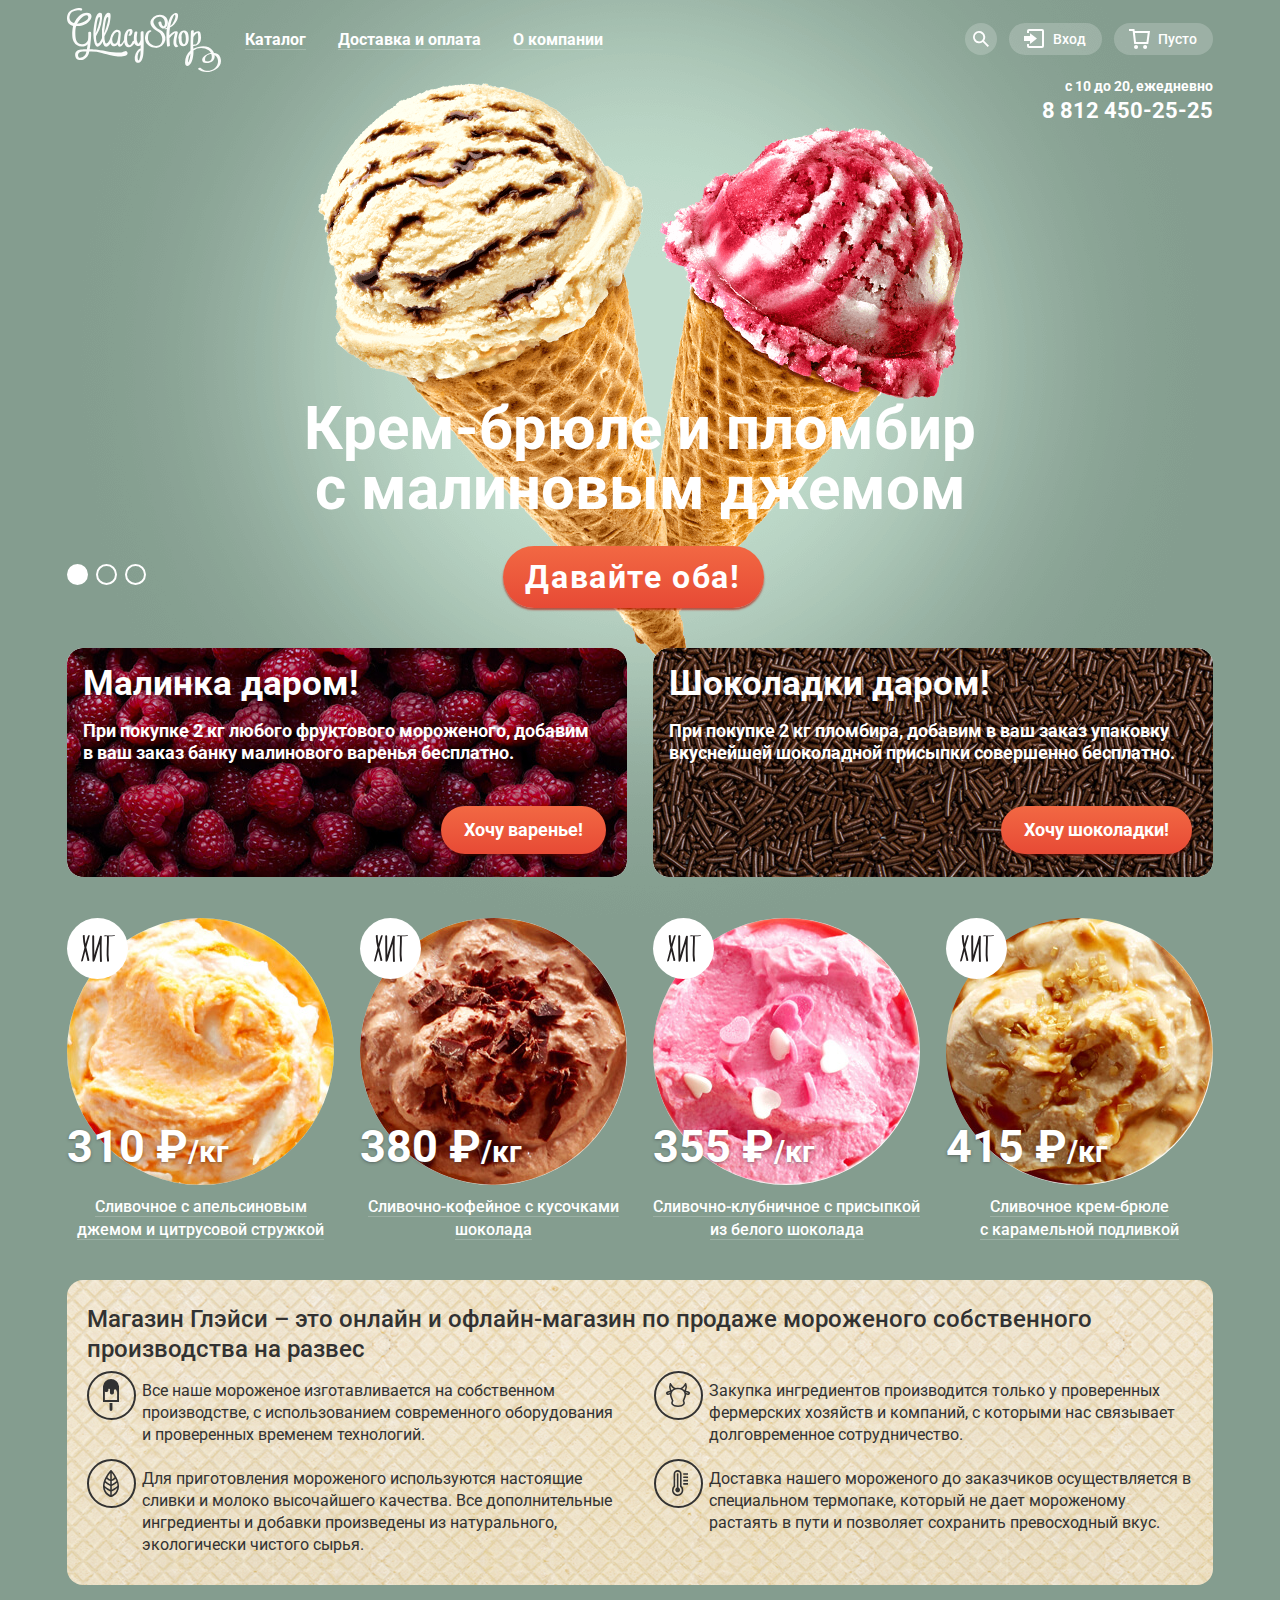
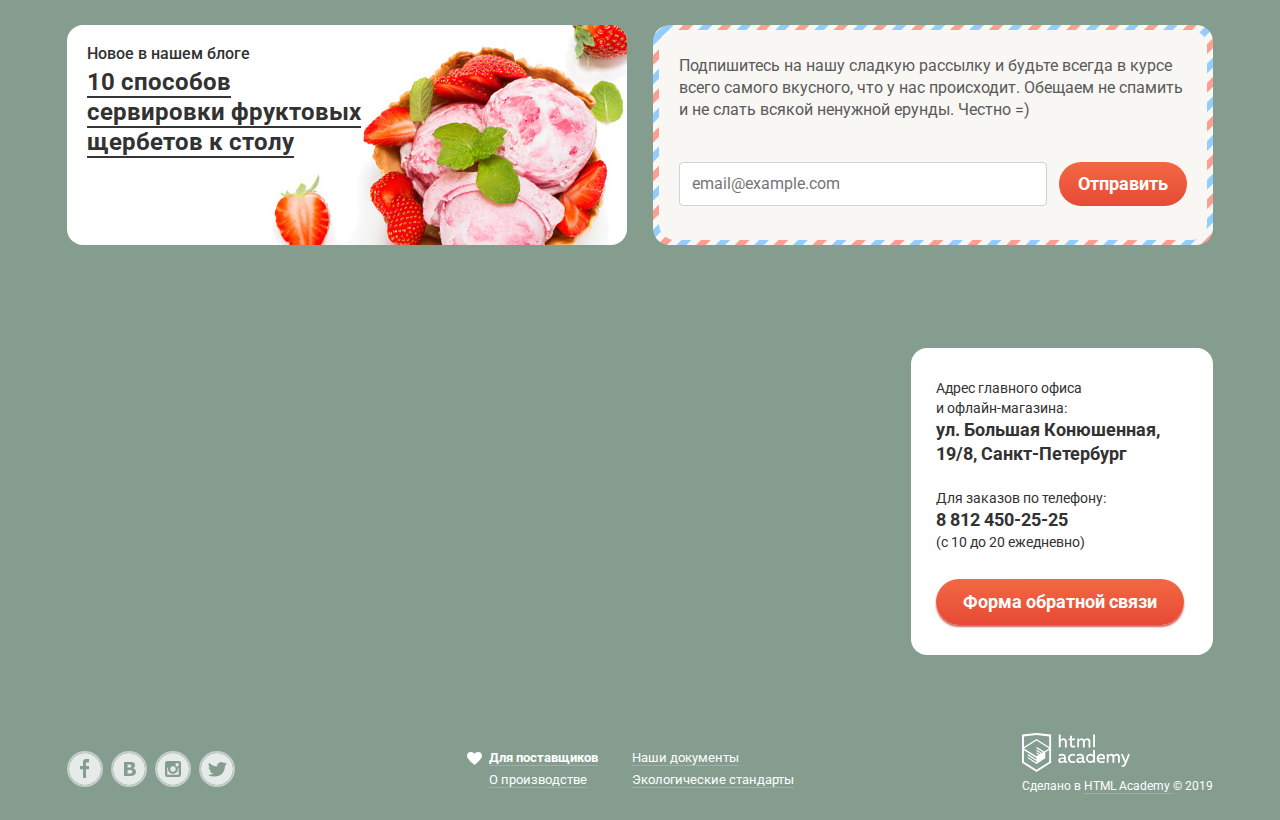
==== index.html @ 56ae113b "fix" ====
<!DOCTYPE html>
<html class="page" lang="ru">
  <head>
    <meta charset="utf-8">
    <title>HTML Academy: Глейси</title>
    <link href="https://fonts.googleapis.com/css2?family=Roboto:wght@400;500;700&display=swap" rel="stylesheet">
    <link rel="stylesheet" href="css/normalize.css">
    <link rel="stylesheet" href="css/style.css">
  </head>
  <body class="page-body">
    <div class="site-wrapper site-wrapper-1">
      <header class="main-header">
        <div class="header-container">
          <nav class="main-nav">
            <a class="logo">
              <img src="img/logo.svg" width="154" height="64" alt="Лого Глайси Шоп">
            </a>
            <ul class="nav-list">
              <li class="nav-item nav-catalog">
                <a class="nav-button nav-catalog-link" href="#">Каталог</a>
                  <ul class="submenu-list">
                    <li class="submenu-item">
                      <a class="submenu-link submenu-new-link" href="#"><b>Новинки</b></a>
                    </li>
                    <li class="submenu-item">
                      <a class="submenu-link" href="catalog.html">Сливочное</a>
                    </li>
                    <li class="submenu-item">
                      <a class="submenu-link" href="#">Щербеты</a>
                    </li>
                    <li class="submenu-item">
                      <a class="submenu-link" href="#">Фруктовый лед</a>
                    </li>
                    <li class="submenu-item">
                      <a class="submenu-link" href="#">Мелорин</a>
                    </li>
                  </ul>
              </li>
              <li class="nav-item">
                <a class="nav-button" href="#">Доставка и оплата</a>
              </li>
              <li class="nav-item">
                <a class="nav-button" href="#">О компании</a>
              </li>
            </ul>
            <ul class="tool-list">
              <li class="tool-item search-tool">
                <a class="tool-button button-search" href="#"><svg class="icon icon-search" width="16" height="16" fill="none" xmlns="http://www.w3.org/2000/svg"><path d="M16 14.665l-4.921-4.932a6.144 6.144 0 00-.994-8.273 6.113 6.113 0 00-8.307.352 6.141 6.141 0 00-.293 8.328 6.11 6.11 0 008.262.937L14.659 16 16 14.665zm-9.918-4.288a4.245 4.245 0 01-3.928-2.63 4.269 4.269 0 01.922-4.643 4.248 4.248 0 014.632-.923 4.253 4.253 0 012.624 3.936 4.274 4.274 0 01-1.247 3.01 4.256 4.256 0 01-3.003 1.25z" fill="#fff"/></svg></a>
                <div class="search-tooltip">
                  <input class="input input-search" type="search" name="search" placeholder="Крем-брюле">
                </div>
              </li>
              <li class="tool-item login-tool">
                <a class="tool-button button-login" href="#"><svg class="icon icon-login" width="20" height="19" fill="none" xmlns="http://www.w3.org/2000/svg"><path d="M6.04 14.88l6.92-5.38-6.92-5.37v2.91H0v4.92h6.04v2.92z" fill="#fff"/><path d="M18 0H5a2 2 0 00-2 2v2h2V2h13v15H5v-2H3v2a2 2 0 002 2h13a2 2 0 002-2V2a2 2 0 00-2-2z" fill="#fff"/></svg>Вход</a>
                <div class="login-tooltip">
                  <div class="login-block user-mail">
                    <input class="input input-login" type="email" name="email" placeholder="email@example.com">
                  </div>
                  <div class="login-block password">
                    <input class="input input-login" type="password" name="password" placeholder="......">
                  </div>
                  <div class="login-button-wrapper">
                    <button type="submit" class="button login-button">Войти</button>
                    <ul class="support-list">
                      <li class="support-item">
                        <a class="support-link" href="#">Забыли пароль?</a>
                      </li>
                      <li class="support-item">
                        <a class="support-link" href="#">Новая регистрация</a>
                      </li>
                    </ul>
                  </div>
                </div>
              </li>
              <li class="tool-item">
                <a class="tool-button button-cart" href="#"><svg class="icon icon-cart" width="21" height="20" fill="none" xmlns="http://www.w3.org/2000/svg"><path d="M5.703 2l-.241-2H0v2h3.668l1.511 13h14.108L21 2H5.703zm11.8 11H6.973L5.965 4h12.727l-1.189 9zM7.034 20a2.008 2.008 0 002.015-2c0-1.105-.902-2-2.015-2a2.008 2.008 0 00-2.016 2c0 1.105.903 2 2.016 2zM16.103 20a2.008 2.008 0 002.015-2c0-1.105-.902-2-2.015-2a2.008 2.008 0 00-2.016 2c0 1.105.903 2 2.016 2z" fill="#fff"/></svg>Пусто</a>
              </li>
            </ul>
          </nav>
          <div class="info">
            <p>с 10 до 20, ежедневно</p>
            <a class="info-phone-number" href="tel:+78124502525">8 812 450-25-25</a>
          </div>
        </div>
      </header>
      <main class="main-container">
        <div class="container">
          <h1 class="visually-hidden">Магазин мороженого Глейси</h1>
          <section class="slider">
            <h2 class="visually-hidden">Промо товара</h2>
            <div class="slider-list">
              <div class="slider-item raspberry-jam active">
                <h3 class="slide-title">Крем-брюле и пломбир с малиновым джемом</h3>
                <a class="button slide-button" href="#">Давайте оба!</a>
              </div>
              <div class="slider-item limon-choco">
                <h3 class="slide-title">Шоколадный пломбир и лимонный сорбет</h3>
                <a class="button slide-button" href="#">Давайте оба!</a>
              </div>
              <div class="slider-item strawberry-sorbet">
                <h3 class="slide-title">Пломбир с помадкой и клубничный щербет</h3>
                <a class="button slide-button" href="#">Давайте оба!</a>
              </div>
            </div>
            <div class="slider-controls">
              <button class="slider-button active-button" type="button"></button>
              <button class="slider-button" type="button"></button>
              <button class="slider-button" type="button"></button>
            </div>
          </section>
          <section class="banners">
            <h2 class="visually-hidden">Подарки!</h2>
            <article class="banner banner-berry">
              <h3 class="banner-title">Малинка даром!</h3>
              <p class="banner-text">При покупке 2 кг любого фруктового мороженого, добавим в ваш заказ банку малинового варенья бесплатно.</p>
              <a class="button banner-button" href="#">Хочу варенье!</a>
            </article>
            <article class="banner banner-choco">
              <h3 class="banner-title">Шоколадки даром!</h3>
              <p class="banner-text">При покупке 2 кг пломбира, добавим в ваш заказ упаковку вкуснейшей шоколадной присыпки совершенно бесплатно.</p>
              <a class="button banner-button" href="#">Хочу шоколадки!</a>
            </article>
          </section>
          <section class="products">
            <h2 class="visually-hidden">Хиты продаж!</h2>
            <ul class="products-list">
              <li class="product-item product-hit">
                <img src="img/orange.jpg" width="267" height="267" alt="Изображение товара">
                <p class="item-price">310 ₽<span class="item-price-small">/кг</span></p>
                <h3>
                  <a class="white-link product-link" href="">Сливочное с апельсиновым джемом и цитрусовой стружкой</a>
                </h3>
                <a class="button item-button" href="">Быстрый просмотр</a>
              </li>
              <li class="product-item product-hit">
                <img src="img/choco.jpg" width="267" height="267" alt="Изображение товара">
                <p class="item-price">380 ₽<span class="item-price-small">/кг</span></p>
                <h3>
                  <a class="white-link product-link" href="">Сливочно-кофейное с кусочками шоколада</a>
                </h3>
                <a class="button item-button" href="">Быстрый просмотр</a>
              </li>
              <li class="product-item product-hit">
                <img src="img/white-choco.jpg" width="267" height="267" alt="Изображение товара">
                <p class="item-price">355 ₽<span class="item-price-small">/кг</span></p>
                <h3>
                  <a class="white-link product-link" href="">Сливочно-клубничное с&nbsp;присыпкой из белого шоколада</a>
                </h3>
                <a class="button item-button" href="">Быстрый просмотр</a>
              </li>
              <li class="product-item product-hit">
                <img src="img/cream.jpg" width="267" height="267" alt="Изображение товара">
                <p class="item-price">415 ₽<span class="item-price-small">/кг</span></p>
                <h3>
                  <a class="white-link product-link" href="">Сливочное крем-брюле с&nbsp;карамельной подливкой</a>
                </h3>
                <a class="button item-button" href="">Быстрый просмотр</a>
              </li>
            </ul>
          </section>
          <section class="advantages">
            <h2 class="advantage-title">Магазин Глэйси – это онлайн и офлайн-магазин по продаже мороженого собственного производства на развес</h2>
            <ul class="advantage-list">
              <li class="advantage-item ice-cream-item">
                <p class="advantage-text">Все наше мороженое изготавливается на собственном производстве, с использованием современного оборудования и проверенных временем технологий.</p>
              </li>
              <li class="advantage-item cow-item">
                <p class="advantage-text">Закупка ингредиентов производится только у проверенных фермерских хозяйств и компаний, с которыми нас связывает долговременное сотрудничество.</p>
              </li>
              <li class="advantage-item leaf-item">
                <p class="advantage-text">Для приготовления мороженого используются настоящие сливки и молоко высочайшего качества. Все дополнительные ингредиенты и добавки произведены из натурального, экологически чистого сырья.</p>
              </li>
              <li class="advantage-item temperature-item">
                <p class="advantage-text">Доставка нашего мороженого до заказчиков осуществляется в специальном термопаке, который не дает мороженому растаять в пути и позволяет сохранить превосходный вкус.</p>
              </li>
            </ul>
          </section>
          <div class="post-mail-container">
            <div class="new-poster">
              <p class="news-advert">Новое в нашем блоге</p>
              <h3>
                <a class="news-link" href="#">10 способов сервировки фруктовых щербетов к&nbsp;столу</a>
              </h3>
            </div>
            <section class="mailing">
              <div class="mailing-wrapper">
                <p class="mailing-text">Подпишитесь на нашу сладкую рассылку и будьте всегда в курсе всего самого вкусного, что у нас происходит. Обещаем не спамить и не слать всякой ненужной ерунды. Честно =)</p>
                <form class="mailing-form" action="https://echo.htmlacademy.ru/">
                  <input class="input mailing-input" type="email" name="mailing-email" placeholder="email@example.com">
                  <button class="button mailing-button" type="submit">Отправить</button>
                </form>
              </div>
            </section>
          </div>
        </div>
        <div class="map">
          <!--карта-->
          <div class="address-container">
            <div class="address">
              <p class="address-text address-title">Адрес главного офиса и офлайн-магазина:</p>
              <p class="address-text"><b>ул. Большая Конюшенная, 19/8, Санкт-Петербург</b></p>
              <p class="address-text call">Для заказов по телефону:</p>
              <a href="tel:+78124502525"><b>8 812 450-25-25</b></a>
              <p class="address-text">(с 10 до 20 ежедневно)</p>
              <a class="button btn-open-form" href="feedback.html">Форма обратной связи</a>
            </div>
          </div>
        </div>
      </main>
      <footer class="main-footer">
        <div class="footer-container">
          <section class="footer-social">
            <ul class="social-list">
              <li class="social-item">
                <a href="#"><svg class="icon-social" width="32" height="32" fill="none" xmlns="http://www.w3.org/2000/svg"><path d="M16 0a16 16 0 100 32 16 16 0 000-32zm4.06 9.45H17v3.45h3v3.44h-3V25h-3v-8.66h-3V12.9h3V9.45A3.25 3.25 0 0117 6h3v3.45h.06z" fill="#fff"/></svg></a>
              </li>
              <li class="social-item">
                <a href="#"><svg class="icon-social" width="32" height="32" fill="none" xmlns="http://www.w3.org/2000/svg"><path d="M16.64 14.49c.325 0 .648-.06.95-.18a1.2 1.2 0 00.64-.56 2 2 0 00.15-.8 1.55 1.55 0 00-.18-.7 1.05 1.05 0 00-.61-.51 3 3 0 00-1-.17h-2v3h.57c.59-.05 1.08-.06 1.48-.08zM18.12 17.08A4.851 4.851 0 0017 17h-2.39v3.5h2.45a3.23 3.23 0 001.21-.25c.321-.11.593-.33.77-.62a1.9 1.9 0 00.22-.9 1.76 1.76 0 00-.26-1 1.6 1.6 0 00-.88-.65z" fill="#fff"/><path d="M16 0a16 16 0 100 32 16 16 0 000-32zm6.6 20.53a3.7 3.7 0 01-1.12 1.33 5.17 5.17 0 01-1.83.88 9.76 9.76 0 01-2.51.27H11V9h5.45a20.61 20.61 0 012.48.11 5.25 5.25 0 011.56.5 2.75 2.75 0 011.19 1.09c.265.473.4 1.008.39 1.55a3.08 3.08 0 01-.54 1.8 3.46 3.46 0 01-1.53 1.2v.07a4 4 0 012.18 1.13 3.2 3.2 0 01.8 2.26 3.841 3.841 0 01-.38 1.82z" fill="#fff"/></svg></a>
              </li>
              <li class="social-item">
                <a href="#"><svg class="icon-social" width="32" height="32" fill="none" xmlns="http://www.w3.org/2000/svg"><g fill="#fff"><path d="M20.92 16A4.96 4.96 0 1111 16c.001-.384.048-.767.14-1.14h-.9v6.84h11.4v-6.84h-.9c.1.373.161.755.18 1.14z"/><path d="M16 18.66A2.66 2.66 0 1013.32 16 2.67 2.67 0 0016 18.66zM21.68 10.3h-3.04v3.04h3.04V10.3z"/><path d="M16 0a16 16 0 100 32 16 16 0 000-32zm8 21.7a2.28 2.28 0 01-2.32 2.3h-11.4A2.29 2.29 0 018 21.7V10.3A2.29 2.29 0 0110.28 8h11.39A2.29 2.29 0 0124 10.3v11.4z"/></g></svg></a>
              </li>
              <li class="social-item">
                <a href="#"><svg class="icon-social" width="32" height="32" fill="none" xmlns="http://www.w3.org/2000/svg"><path d="M16 0a16 16 0 100 32 16 16 0 000-32zm7.94 12.81c-.25 6.52-3.46 10.83-11 10.7h-.48c-.45 0-4.55-.44-5.35-1.82a7.32 7.32 0 005.12-1.14c-1.05-.29-2.92-.46-3.25-2.85a2.31 2.31 0 001.3.12C9 17 7.53 16.3 7.61 14.17c.418.32.935.482 1.46.46-.77-.23-2.15-3.24-1-4.78 2 1.79 4.07 3.48 7.8 3.64.23-2.21 1.24-3.7 3.17-4.32A3.61 3.61 0 0123 10.31c.74-.23 1.45-.47 2.19-.69a2.21 2.21 0 01-.93 1.71 1.77 1.77 0 001.42-.47 2.9 2.9 0 01-1.74 1.95z" fill="#fff"/></svg></a>
              </li>
            </ul>
          </section>
          <section class="footer-menu">
            <ul class="menu-list">
              <li class="menu-item">
                <a class="menu-link white-link providers-link" href="#"><b>Для поставщиков</b></a>
              </li>
              <li class="menu-item">
                <a class="menu-link white-link" href="#">Наши документы</a>
              </li>
              <li class="menu-item">
                <a class="menu-link white-link" href="#">О производстве</a>
              </li>
              <li class="menu-item">
                <a class="menu-link white-link" href="#">Экологические стандарты</a>
              </li>
            </ul>
          </section>
          <div class="footer-copyright">
            <a href="https://htmlacademy.ru/intensive/htmlcss">
              <img src="img/html-academy.svg" width="108" height="39" alt="Логотип HTML Academy">
            </a>
            <p>Сделано в <a class="white-link" href="https://htmlacademy.ru/intensive/htmlcss"> HTML Academy </a>© 2019</p>
          </div>
        </div>
      </footer>
    </div>
  <section class="modal-feedback">
    <h2>Мы обязательно вам ответим!</h2>
    <form class="feedback-form" action="https://echo.htmlacademy.ru" method="get">
      <input class="input input-name-feedback" type="text" name="name" placeholder="Имя Фамилия">
      <input class="input input-email-feedback" type="email" name="feedback-email" placeholder="email@example.com">
      <textarea class="comment" name="comment" id="comment" placeholder="В свободной форме"></textarea>
      <button class="button feedback-button" type="submit">Отправить</button>
    </form>
    <button class="modal-close-button" type="button" aria-label="Зкрыть"></button>
  </section>
  </body>
</html>
---- css/style.css ----
:root {
  --basic-white: #FFFFFF;
  --basic-black: #323232;
  --basic-dark-black: #353535;
  --dull-white: rgba(255, 255, 255, 0.2);
  --basic-gray: #999999;
  --basic-dark-gray: #849D8F;
  --nav-hover: #FBDED7;
  --nav-push: #F6B5A5;
  --nav-on-page: #D07058;
  --catalog-push: #EDEDED;
  --mailing-white: #F8F7F4;
  --mailing-gary: #5A5A5A;
  --basic-button: linear-gradient(180deg, #F26843 0%, #E74A35 100%);
  --hover-button: linear-gradient(0deg, rgba(255, 255, 255, 0.2), rgba(255, 255, 255, 0.2)), linear-gradient(180deg, #F26843 0%, #E74A35 100%);
  --push-button: linear-gradient(0deg, rgba(0, 0, 0, 0.07), rgba(0, 0, 0, 0.07)), linear-gradient(180deg, #F26843 0%, #E74A35 100%);
  --push-button-shadow: inset 0px 2px 2px #942718;
  --hover-slider: rgba(255, 255, 255, 0.4);
  --basic-shadow: inset 0px 2px 1px #696969;
  --shadow-slide-button: 0px 2px 2px rgba(172, 16, 0, 0.64);
  --shadow-hover-slide-button: 0px 2px 2px #AC1000;
  --basic-berry: #ef3038;
  --basic-choco: #d2691e;
  --shadow-banner-button: 0px 2px 2px rgba(85, 8, 0, 0.54);
  --shadow-hover-banner-button:  0px 1px 2px #AC1000;
  --shadow-item-price: 0px 1px 3px rgba(49, 50, 53, 0.5);
  --shadow-product-item: 0px 20px 20px rgba(0, 0, 0, 0.2);
  --advantage: #f5f5dc;
  --white-link-hover: #FFBC9E;
  --white-link-hover-border: rgba(255, 188, 158, 0.3);
  --border-icon: rgba(255, 255, 255, 0.5);
  --border-icon-active: rgba(255, 255, 255, 0.7);
  --border-mailing: rgba(178, 178, 178, 0.52);
  --background-blue: #8996A6;
  --background-brown: #9D8B84;
  --submenu-shadow: 0px 20px 20px rgba(0, 0, 0, 0.4);
  --submenu-border: rgba(50, 50, 50, 0.2);
  --input-border: #D3D3D2;
  --input-border-focus: rgba(46, 136, 228, 0.52);
  --price-gray: #ABABAB;
  --cart-border: #CACAC7;
  --range-scale: rgba(248, 247, 244, 0.5);
  --input-radio: rgba(255, 255, 255, 0.8);
}

body {
  min-width: 1200px;
  margin: 0;
  padding: 0;
  font-family: "Roboto", Arial, sans-serif;
  font-style: normal;
  font-weight: normal;
  font-size: 16px;
  line-height: 22px;
  color: var(--basic-white);
}

.site-wrapper {
  min-width: 1200px;
  background-repeat: no-repeat;
  background-position: top center;
}

.site-wrapper-1 {
  background-color: var(--basic-dark-gray);
  background-image: url("../img/bg-1.png");
}

.site-wrapper-2 {
  background-color: var(--background-blue);
  background-image: url("../img/bg-2.png");
}

.site-wrapper-3 {
  background-color: var(--background-brown);
  background-image: url("../img/bg-3.png");
}

.site-wrapper-catalog {
  background-image: url("../img/catalog-blur.png");
  background-color: var(--basic-dark-gray);
  background-size: 100% 656px;
}

.page {
  height: 100%;
}

.page-body {
  min-height: 100%;
  display: grid;
  grid-template-rows: min-content 1fr min-content;
}

.header-container {
  width: 1146px;
  margin: 0 auto;
  padding: 0 27px;
}

.container {
  width: 1146px;
  margin: 0 auto;
  padding: 0 27px;
}

a {
  text-decoration: none;
}

img {
  max-width: 100%;
  height: auto;
}

.white-link {
  color: var(--basic-white);
  border-bottom: 1px solid var(--dull-white);
}

.white-link:hover,
.white-link:active,
.support-link:hover,
.support-link:active {
  color: var(--white-link-hover);
  border-bottom: 1px solid var(--white-link-hover-border);
}

.main-nav {
  display: flex;
}

.logo {
  padding-top: 8px;
}

.nav-item {
  list-style: none;
  line-height: 18px;
  font-weight: bold;
  margin-right: 32px;
  position: relative;
}

.nav-list {
  display: flex;
  flex-wrap: wrap;
  margin: 0 0 0 24px;
  padding: 23px 0 0;
}

.catalog-link-current {
  background-color: var(--nav-on-page);
  padding: 6px 14px;
  margin-right: -14px;
  margin-left: -14px;
  border-radius: 26px;
  border-color: transparent;
}

.submenu-list {
  list-style: none;
  position: absolute;
  top: 36px;
  left: -19px;
  opacity: 0;
  pointer-events: none;
  background-color: var(--basic-white);
  box-shadow: var(--submenu-shadow);
  border-radius: 4px;
  min-width: 143px;
  z-index: 10;
  padding: 1px 0;
}

.nav-catalog:hover .submenu-list,
.nav-catalog-link:focus + .submenu-list,
.submenu-list:hover,
.search-tool:hover .search-tooltip,
.button-search:focus + .search-tooltip,
.search-tooltip:hover,
.login-tool:hover .login-tooltip,
.button-login:focus + .login-tooltip,
.login-tooltip:hover,
.cart-tool:hover .cart-tooltip,
.cart-with-item:focus .cart-tooltip,
.cart-tooltip:hover {
  opacity: 1;
  pointer-events: auto;
}


.submenu-list:focus-within {
  opacity: 1;
  pointer-events: auto;
}

.submenu-link {
  display: block;
  font-weight: normal;
  font-size: 14px;
  line-height: 16px;
  color: var(--basic-black);
  padding: 9px 20px;
}

.submenu-link:not(.submenu-link-current):hover {
  background-color: var(--nav-hover);
}

.submenu-item .submenu-link:active {
  background-color: var(--nav-push);
}

.submenu-link-current {
  background-color: var(--nav-on-page);
}

.submenu-new-link {
  padding: 13px 20px 15px 21px;
}

.submenu-list li:first-child {
  position: relative;
}

.submenu-list li:first-child::before {
  content: "";
  position: absolute;
  right: 8px;
  bottom: 0;
  left: 8px;
  height: 1px;
  background-color: var(--submenu-border);
}

.nav-button {
  display: inline-block;
  padding-top: 8px;
  color: var(--basic-white);
  border-bottom: 1px solid var(--dull-white);
}

.nav-button:not(.catalog-link-current):hover {
  padding: 6px 14px;
  margin-right: -14px;
  margin-left: -14px;
  background: var(--basic-white);
  border-radius: 26px;
  color: var(--basic-black);
  border-color: transparent;
}

.nav-button:active {
  background: var(--catalog-push);
  box-shadow: var(--basic-shadow);
  border-color: transparent;
}

.tool-list {
  display: flex;
  justify-content: flex-end;
  margin: 0 0 0 auto;
  padding: 23px 0 0;
}

.tool-item {
  position: relative;
  list-style: none;
  font-weight: 500;
  font-size: 14px;
  line-height: 16px;
}

.tool-button {
  display: flex;
  justify-content: center;
  align-items: center;
  margin: 0 0 10px 12px;
}

.button-search {
  width: 32px;
  height: 32px;
  background: var(--dull-white);
  border-radius: 50%;
}

.button-login {
  color: var(--basic-white);
  padding: 8px 16px 8px 44px;
  background: var(--dull-white);
  border-radius: 20px;
}

.button-cart {
  color: var(--basic-white);
  padding: 8px 16px 8px 44px;
  background: var(--dull-white);
  border-radius: 20px;
}

.cart-with-item {
  color: var(--basic-black);
  background-color: var(--basic-white);
}

.cart-tooltip {
  display: flex;
  flex-direction: column;
  position: absolute;
  padding: 20px;
  background-color: var(--mailing-white);
  box-shadow: var(--submenu-shadow);
  border-radius: 4px;
  width: 539px;
  right: 0;
  top: 36px;
  box-sizing: border-box;
  font-weight: normal;
  font-size: 13px;
  line-height: 16px;
  color: var(--basic-black);
  z-index: 100;
  opacity: 0;
  pointer-events: none;
}

.cart-product-wrapper {
  display: flex;
  margin-bottom: 17px;
}

.button-container {
  position: relative;
}

.button-delete-product {
  background-color: transparent;
  cursor: pointer;
  border: none;
}

.button-delete-product::before {
  content: "";
  position: absolute;
  height: 11px;
  width: 11px;
  left: 0;
  top: 12px;
  background-image: url("../img/delete-button.svg");
  background-repeat: no-repeat;
  background-size: 11px 11px;
  background-position: 0 0;
}

.cart-tooltip img {
  width: 33px;
  height: 33px;
  border-radius: 50%;
  margin-left: 9px;
}

.cart-product-title {
  padding: 9px 2px;
  margin: 0 0 0 11px;
  width: 216px;
}

.cart-product-proportion {
  padding: 9px 2px;
  margin: 0 0 0 29px;
}

.cart-product-proportion span {
  color: var(--price-gray);
}

.cart-product-price {
  padding: 9px 2px;
  margin: 0 0 0 24px;
}

.cart-product-wrapper:last-of-type {
  border-bottom: 1px solid var(--cart-border);
  margin-bottom: 14px;
  padding-bottom: 5px;
}

.total-price {
  font-weight: bold;
  font-size: 15px;
  line-height: 16px;
  align-self: flex-end;
  margin: 0 0 17px;
  padding: 0;
}

.order-button {
  padding: 13px 15px;
  border-radius: 26px;
  background: var(--basic-button);
  box-shadow: var(--shadow-slide-button);
  font-weight: bold;
  font-size: 18px;
  line-height: 16px;
  align-self: flex-end;
}

.icon-login, .icon-cart {
  position: absolute;
  left: 27px;
  top: 6px;
}


.tool-button:not(.cart-with-item):hover,
.tool-button:not(.cart-with-item):focus {
  background: var(--basic-white);
  color: var(--basic-black);
}

.tool-button:not(.cart-with-item):hover path,
.tool-button:not(.cart-with-item):focus path {
  fill: var(--basic-black);
}

.search-tooltip {
  position: absolute;
  padding: 20px 15px;
  background-color: var(--mailing-white);
  box-shadow: var(--submenu-shadow);
  border-radius: 4px;
  width: 341px;
  right: 0;
  top: 36px;
  box-sizing: border-box;
  opacity: 0;
  pointer-events: none;
}

.input {
  width: 100%;
  font-family: inherit;
  border-radius: 4px;
  border: 1px solid var(--input-border);
  background-color: var(--basic-white);
  color: var(--basic-gray);
  box-sizing: border-box;
  font-weight: normal;
  font-size: 14px;
  line-height: 16px;
}

.input:focus {
  outline: none;
}

.input-search {
  padding: 13px 15px;
}

.input-search:hover {
  padding: 12px 14px;
  border: 2px solid var(--border-mailing);
}

.input-search:focus {
  padding: 12px 14px;
  border: 2px solid var(--input-border-focus);
  font-weight: 700;
  color: var(--basic-black);
}

.login-tooltip {
  position: absolute;
  padding: 20px;
  background-color: var(--mailing-white);
  box-shadow: var(--submenu-shadow);
  box-sizing: border-box;
  border-radius: 4px;
  right: 0;
  top: 36px;
  width: 277px;
  z-index: 10;
  opacity: 0;
  pointer-events: none;
}

.input-login {
  padding: 10px;
}

.input-login:hover {
  padding: 9px;
  border: 2px solid var(--border-mailing);
}

.input-login:focus {
  padding: 9px;
  border: 2px solid var(--input-border-focus);
  font-weight: 700;
  color: var(--basic-black);
}

.login-block {
  margin: 0 0 20px;
}

.login-button-wrapper {
  display: flex;
  justify-content: space-between;
  flex-wrap: wrap;
}

.login-button {
  width: 103px;
  height: 44px;
  padding: 10px 25px;
  background: var(--push-button);
  box-shadow: var(--shadow-slide-button);
  border-radius: 26px;
  border: none;
  font-weight: bold;
  font-size: 18px;
  line-height: 16px;
}

.support-list {
  padding: 0;
  margin: 5px 0 0;
}

.support-item {
  list-style: none;
  margin-bottom: 9px;
}

.support-link {
  font-weight: normal;
  font-size: 13px;
  line-height: 15px;
  color: var(--basic-black);
  border-bottom: 1px solid var(--basic-black);
}

.info {
  display: block;
  text-align: right;
}

.info p {
  font-weight: bold;
  font-size: 14px;
  line-height: 16px;
  margin: 0 0 5px 4px;
}

.info-phone-number {
  font-weight: bold;
  font-size: 22px;
  line-height: 24px;
  color: var(--basic-white);
}

.visually-hidden {
  position: absolute;
  width: 1px;
  height: 1px;
  margin: -1px;
  border: 0;
  padding: 0;
  white-space: nowrap;
  clip-path: inset(100%);
  clip: rect(0 0 0 0);
  overflow: hidden;
}

.slider {
  position: relative;
  padding-top: 275px;
  margin-bottom: 40px;
  text-align: center;
}

.slide-title {
  width: 672px;
  margin: 0 auto 27px;
  font-weight: bold;
  font-size: 60px;
  line-height: 60px;
  text-align: center;
}

.slider-item {
  display: none;
}

.slider-item.active {
  display: block;
}

.button {
  font-family: inherit;
  color: var(--basic-white);
}

.button:hover {
  box-shadow: var(--shadow-hover-slide-button);
  background: var(--hover-button);
}

.button:active {
  box-shadow: var(--push-button-shadow);
  background: var(--push-button);
}

.slide-button {
  display: inline-block;
  width: 261px;
  text-align: center;
  vertical-align: top;
  margin-right: 14px;
  padding: 9px 0;
  font-weight: bold;
  font-size: 32px;
  line-height: 44px;
  background: var(--basic-button);
  border-radius: 70px;
  box-shadow: var(--shadow-slide-button);
  letter-spacing: 0.05em;
}


.slider-button {
  cursor: pointer;
  padding: 8.5px;
  border-radius: 50%;
  background: none;
  border: 2px solid var(--basic-white);
  margin-right: 8px;
}

.slider-button:hover {
  background: var(--hover-slider);
}

.active-button, .active-button:hover {
  background: var(--basic-white);
  cursor: default;
}

.slider-controls {
  position: absolute;
  bottom: 23px;
  display: flex;
  flex-wrap: wrap;
  width: 145px;
}

.banners {
  display: grid;
  grid-template-columns: 1fr 1fr;
  column-gap: 26px;
  margin-bottom: 35px;
}

.banner {
  display: flex;
  flex-direction: column;
  width: 560px;
  box-sizing: border-box;
  padding: 15px 21px 20px 16px;
  min-height: 229px;
  border-radius: 16px;
  align-items: flex-start;
  background-position: center;
  background-size: auto;
  background-repeat: no-repeat;
  font-weight: bold;
}

.banner-berry {
  background-image: url("../img/raspberry.jpg");
  background-color: var(--basic-berry);
}

.banner-choco {
  background-image: url("../img/chocolate.jpg");
  background-color: var(--basic-choco);
}

.banner-title {
  margin: 0 0 16px;
  font-size: 35px;
  line-height: 41px;
}

.banner-text {
  margin: 0 0 42px;
  font-size: 18px;
  line-height: 22px;
  width: 514px;
}

.banner-button {
  padding: 12px 23px;
  background: var(--basic-button);
  border-radius: 70px;
  box-shadow: var(--shadow-banner-button);
  align-self: flex-end;
  font-weight: bold;
  font-size: 18px;
  line-height: 24px;
}

.products-list {
  display: grid;
  grid-template-columns: 1fr 1fr 1fr 1fr;
  margin: 0 -13px;
  padding: 0;
}

.product-item {
  position: relative;
  width: 293px;
  box-sizing: border-box;
  list-style: none;
  padding-bottom: 18px;
}

.product-item h3 {
  padding: 0 13px;
  margin: 26px 0 15px;
  text-align: center;
}

.product-item img {
  display: block;
  border-radius: 50%;
  padding: 6px 13px;
}

.product-hit::before {
  content: "";
  position: absolute;
  width: 61px;
  height: 61px;
  top: 6px;
  left: 13px;
  background-image: url("../img/hit.svg");
  background-repeat: no-repeat;
  background-position: 0 0;
  background-size: 61px 61px;
}

.product-link {
  font-weight: 500;
  font-size: 16px;
  line-height: 22px;
}

.item-price {
  display: block;
  font-weight: bold;
  font-size: 45px;
  line-height: 45px;
  text-shadow: var(--shadow-item-price);
  margin: -67px 0 22px 13px;
  padding: 0;
}

.item-price-small {
  font-weight: bold;
  font-size: 30px;
  line-height: 35px;
  text-shadow: var(--shadow-item-price);
}

.product-item:hover {
  z-index: 10;
  margin-bottom: -48px;
  border-radius: 4px;
  background: var(--dull-white);
  box-shadow: var(--shadow-product-item);
}

.product-item:hover .item-button {
  display: block;
}

.item-button {
  display: none;
  font-weight: bold;
  font-size: 18px;
  line-height: 24px;
  width: 200px;
  padding: 12px 16px;
  margin: 0 auto;
  border-radius: 50px;
  text-align: center;
  background: var(--basic-button);
  box-shadow: var(--shadow-hover-banner-button);
}

.advantage-item {
  display: flex;
  position: relative;
  width: 537px;
  list-style: none;
  font-weight: normal;
  font-size: 16px;
  line-height: 22px;
  color: var(--basic-black);
  box-sizing: border-box;
  padding-top: 9px;
  padding-left: 55px;
  margin-bottom: 13px;
}

.advantages {
  background-image: url("../img/advantage.png");
  background-position: center;
  background-color: var(--advantage);
  border-radius: 16px;
  padding: 24px 22px 16px 20px;
  margin: 6px 0 40px;
}

.advantage-list {
  display: flex;
  flex-wrap: wrap;
  justify-content: space-between;
  padding: 0;
  margin: 0;
}

.advantage-title {
  font-weight: 500;
  font-size: 24px;
  line-height: 30px;
  margin: 0;
  margin-bottom: 7px;
  color: var(--basic-black)
}

.advantage-text {
  margin: 0;
}

.advantage-item::before {
  content: "";
  position: absolute;
  width: 49px;
  height: 49px;
  top: 0;
  left: 0;
  background-repeat: no-repeat;
  background-position: 0 0;
  background-size: 49px 49px;
}

.ice-cream-item::before {
  background-image: url("../img/ice-cream.svg");
}

.cow-item::before {
  background-image: url("../img/cow.svg");
}

.leaf-item::before {
  background-image: url("../img/leaf.svg");
}

.temperature-item::before {
  background-image: url("../img/temperature.svg");
}

.post-mail-container {
  display: grid;
  grid-template-columns: 1fr 1fr;
  column-gap: 26px;
  margin-bottom: 40px;
}

.new-poster {
  background-image: url("../img/news.jpg");
  background-position: center;
  background-color: var(--basic-white);
  background-size: cover;
  border-radius: 16px;
  width: 560px;
  min-height: 220px;
  padding: 18px 20px;
  box-sizing:border-box;
}

.news-advert {
  font-weight: 500;
  font-size: 16px;
  line-height: 22px;
  color: var(--basic-black);
  margin: 0;
}

.news-link {
  font-weight: bold;
  font-size: 24px;
  line-height: 30px;
  color: var(--basic-black);
  border-bottom: 2px solid var(--basic-dark-black);
  margin: 0;
}

.new-poster h3 {
  width: 287px;
  margin: 2px 0 0;
}

.news-link:hover, .news-link:active {
  color: var(--white-link-hover);
  border-bottom: 2px solid var(--white-link-hover-border);
}

.mailing {
  background-image: url("../img/mailing.png");
  background-repeat: no-repeat;
  border-radius: 16px;
  background-size: cover;
}

.mailing-wrapper {
  background: var(--mailing-white);
  margin: 5px 6px;
  border-radius: 16px;
  min-height: 210px;
  padding: 25px 20px;
  box-sizing:border-box;
}

.mailing-text {
  font-weight: normal;
  font-size: 16px;
  line-height: 22px;
  color: var(--mailing-gary);
  margin: 0 0 41px;
}

.mailing-form {
  display: flex;
  justify-content: space-between;
  align-items: flex-end;
}

.mailing-input {
  width: 368px;
  font-weight: normal;
  font-size: 16px;
  line-height: 24px;
  padding: 9px 8px 9px 12px;
}

.mailing-input:hover {
  padding: 8px 7px 8px 11px;
  border: 2px solid var(--border-mailing);
}

.mailing-input:focus {
  font-family: inherit;
  padding: 8px 7px 8px 11px;
  border: 2px solid var(--input-border-focus);
  font-weight: 700;
  color: var(--basic-black);
}

.mailing-button {
  padding: 10px 19px;
  border-radius: 70px;
  border: none;
  background: var(--basic-button);
  margin-left: 10px;
  font-weight: bold;
  font-size: 18px;
  line-height: 24px;
}

.map {
  position: relative;
  width: 100%;
  height: 430px;
  margin: 0 auto;
}

.address-container {
  position: relative;
  width: 1200px;
  min-height: 430px;
  margin: 0 auto;
}

.address {
  position: absolute;
  font-weight: normal;
  font-size: 14px;
  line-height: 20px;
  color: var(--basic-black);
  background: var(--basic-white);
  top: 63px;
  right: 27px;
  width: 302px;
  min-height: 306px;
  border-radius: 16px;
  padding: 30px 25px;
  box-sizing: border-box;
}

.address-title {
  width: 150px;
}

.address b {
  font-weight: bold;
  font-size: 18px;
  line-height: 24px;
  color: var(--basic-black);
}

.address-text {
  margin: 0;
}

.call {
  margin-top: 22px;
}

.btn-open-form {
  display: inline-block;
  font-weight: bold;
  font-size: 18px;
  line-height: 24px;
  padding: 11px 27px;
  border-radius: 70px;
  margin-top: 27px;
  background: var(--basic-button);
  box-shadow: var(--shadow-slide-button);
}

.modal-feedback {
  display: none;
  position: fixed;
  top: 50%;
  left: 50%;
  transform: translate(-50%, -50%);
  width: 477px;
  box-sizing: border-box;
  padding: 18px 25px;
  background: var(--mailing-white);
  border-radius: 6px;
  z-index: 50;
}

.modal-feedback h2 {
  margin: 0 0 26px;
  font-weight: 500;
  font-size: 24px;
  line-height: 28px;
  color: var(--basic-black);
}

.feedback-form {
  display: flex;
  flex-direction: column;
}

.input-name-feedback,
.input-email-feedback {
  padding: 13px;
  width: 267px;
  box-sizing: border-box;
  margin-bottom: 20px;
}

.input-name-feedback:hover,
.input-email-feedback:hover {
  padding: 12px;
  border: 2px solid var(--border-mailing);
}

.input-name-feedback:focus,
.input-email-feedback:focus {
  padding: 12px;
  border: 2px solid var(--input-border-focus);
  font-weight: 700;
  color: var(--basic-black);
}

.comment {
  width: 428px;
  height: 154px;
  border: 1px solid var(--input-border);
  box-sizing: border-box;
  border-radius: 4px;
  resize: vertical;
  padding: 12px;
  margin-bottom: 25px;
}

.comment:hover {
  padding: 11px;
  border: 2px solid var(--border-mailing);
}

.comment:focus {
  padding: 11px;
  border: 2px solid var(--input-border-focus);
  font-weight: 700;
  color: var(--basic-black);
}

.feedback-button {
  padding: 10px 25px;
  background: var(--basic-button);
  border-radius: 70px;
  box-shadow: var(--shadow-slide-button);
  border: none;
  font-weight: bold;
  font-size: 18px;
  line-height: 24px;
  align-self: flex-end;
}

.modal-close-button {
  position: absolute;
  width: 20px;
  height: 20px;
  top: 10px;
  right: 20px;
  background-color: transparent;
  border: none;
  cursor: pointer;
}

.modal-close-button::before,
.modal-close-button::after {
  content: "";
  position: absolute;
  width: 18px;
  height: 2px;
  background-color: var(--basic-black);
}

.modal-close-button::before {
  transform: rotate(45deg);
}

.modal-close-button::after {
  transform: rotate(-45deg);
}

.menu-item b {
  font-weight: bold;
}

.menu-link {
  font-weight: normal;
  font-size: 13px;
  line-height: 18px;
  position: relative;
}

.providers-link::before {
  content: "";
  position: absolute;
  background-image: url("../img/heart.svg");
  background-position: 0 0;
  background-repeat: no-repeat;
  background-size: 15px 13px;
  width: 15px;
  height: 13px;
  top: 2px;
  left: -22px;
}

.on-page {
  border-radius: 26px;
  color: var(--basic-white);
  background: var(--nav-on-page);
}

.pagination-list {
  display: flex;
  align-items: center;
  justify-content: flex-end;
  flex-wrap: wrap;
  list-style: none;
  padding: 0;
  margin: 49px 0 30px;
}

.pagination-list li {
  margin-left: 5px;
}

.pagination-list .pagination-link-active,
.pagination-link-active:hover,
.pagination-link-active:active {
  color: var(--basic-black);
  background-color: var(--basic-white);
}

.pagination-list a {
  position: relative;
  display: block;
  font-weight: 500;
  font-size: 16px;
  line-height: 26px;
  color: var(--basic-white);
  width: 26px;
  height: 26px;
  border-radius: 50%;
  text-align: center;
}

.pagination-item a:hover {
  background: var(--dull-white);
}

.pagination-item a:active {
  background: var(--basic-white);
  color: var(--basic-black);
}

.arrow-left-link::before {
  content: "";
  position: absolute;
  width: 7px;
  height: 12px;
  background-image: url("../img/left-arrow.svg");
  background-repeat: no-repeat;
  background-position: 0 0;
  background-size: 7px 12px;
  top: 7px;
  left: 9.5px;
}

.arrow-right-link::before {
  content: "";
  position: absolute;
  width: 7px;
  height: 12px;
  background-image: url("../img/right-arrow.svg");
  background-repeat: no-repeat;
  background-position: 0 0;
  background-size: 7px 12px;
  top: 7px;
  left: 9.5px;
}

.disable {
  opacity: 0.2;
}

.breadcrumbs {
  display: flex;
  padding: 0;
  margin: -20px 0 0;
  list-style: none;
  font-weight: normal;
  font-size: 14px;
  line-height: 16px;
}

.breadcrumbs li {
  margin-right: 22px;
  position: relative;
}

.breadcrumbs a::after {
  content: "»";
  position: absolute;
  color: var(--basic-white);
  left: 60px;
}

.catalog-title {
  padding: 0;
  margin: 9px 0 29px;
}

.filter {
  margin-bottom: 32px;
}

.filter-form {
  display: flex;
  flex-wrap: wrap;
  width: 889px;
  font-weight: 500;
  font-size: 16px;
  line-height: 18px
}

.filter-form fieldset {
  border: none;
  margin: 0 15px 14px 0;
  padding: 0;
}

.filter-form label {
  cursor: pointer;
}

.sort-select {
  position: relative;
  width: 196px;
  box-sizing: border-box;
  padding: 9px 16px;
  background-color: var(--dull-white);
  border-radius: 20px;
  color: var(--basic-white);
  border: none;
  -webkit-appearance: none;
  -moz-appearance: none;
  appearance: none;
  cursor: pointer;
}

.sort-select-container:hover .sort-select,
.sort-select:focus {
  color: var(--basic-black);
}

.sort-select-container:hover::after,
.sort-select:focus + .sort-select-container:after {
  border-top-color: var(--basic-black);
}

.sort-select-container {
  position: relative;
}

.sort-select-container::after {
  content: "";
  position: absolute;
  top: 14px;
  right: 16px;
  width: 0;
  height: 0;
  border-left: 5px solid transparent;
  border-right: 5px solid transparent;
  border-top: 10px solid var(--basic-white);
}

.range-filter {
  width: 218px;
}

.range-controls {
  position: relative;
  height: 36px;
  border-radius: 20px;
  background: var(--dull-white);
  padding: 16px 21px 0 21px;
  box-sizing: border-box;
}

.range-controls .scale {
  height: 2px;
  background: var(--range-scale);
}

.range-controls .bar {
  width: 55%;
  height: 2px;
  background: var(--mailing-white);
  margin-left: 25px;
}


.range-controls .toggle {
  position: absolute;
  width: 4px;
  height: 4px;
  top: 7px;
  left: 0;
  padding: 0;
  border: 8px solid var(--basic-white);
  background-color: var(--price-gray);
  border-radius: 50%;
  cursor: pointer;
}

.range-controls .toggle:hover {
  transform: scale(1.1);
}

.range-controls .toggle-min {
  left: 34px;
}

.range-controls .toggle-max {
  left: 132px;
}

.input-min-price, .input-max-price {
  width: 33px;
  background: none;
  text-align: center;
  border: none;
  color: var(--basic-white);
  padding: 0;
}

.fatness-list {
  display: flex;
  list-style: none;
  flex-wrap: wrap;
  margin: 0;
  background-color: var(--dull-white);
  padding: 9px 14px;
  border-radius: 20px;
  width: 425px;
  box-sizing: border-box;
}

.filter-item {
  position: relative;
  padding-left: 33px;
  margin-right: 19px;
}

.filter-item:last-child {
  margin-right: 0;
}

.filter-input-radio + label::before {
  content: "";
  position: absolute;
  width: 16px;
  height: 16px;
  top: -3px;
  left: 0;
  border: 3px solid var(--input-radio);
  border-radius: 50%;
  opacity: 0.8;
  cursor: pointer;
}

.filter-input-radio:checked + label::after {
  content: "";
  position: absolute;
  width: 8px;
  height: 8px;
  left: 7px;
  top: 4px;
  background-color: var(--input-radio);
  border-radius: 50%;
  opacity: 0.8;
  cursor: pointer;
}

.fillers-list {
  display: flex;
  list-style: none;
  flex-wrap: wrap;
  margin: 0;
  background-color: var(--dull-white);
  padding: 9px 14px;
  border-radius: 20px;
  width: 711px;
  box-sizing: border-box;
}

.filter-input-checkbox + label::before {
  content: "";
  position: absolute;
  width: 16px;
  height: 16px;
  top: -1px;
  left: 0;
  border: 2px solid var(--input-radio);
  border-radius: 3px;
  opacity: 0.8;
  cursor: pointer;
}

.filter-input-checkbox:checked + label::before {
  visibility: hidden;
}

.filter-input-checkbox:checked + label::after {
  content: "";
  position: absolute;
  height: 20px;
  width: 24px;
  top: -1px;
  left: 0;
  background-image: url("../img/checkbox-on.svg");
  background-repeat: no-repeat;
  background-position: 0 0;
  background-size: 24px 20px;
  opacity: 0.8;
  cursor: pointer;
}

.filter-input-checkbox + label:hover::before,
.filter-input-radio + label:hover::before {
  border-color: var(--basic-white);
}

.filter-input-checkbox + label:hover::after,
.filter-input-radio + label:hover::after {
  opacity: 1;
}

.filter-input-checkbox:disabled + label::before,
.filter-input-radio:disabled + label::before,
.filter-input-checkbox:disabled + label::after,
.filter-input-radio:disabled + label::after {
  border-color: var(--hover-slider);
}

.filter-button {
  color: var(--basic-white);
  border: 2px solid var(--basic-white);
  padding: 7px 29px;
  border-radius: 20px;
  background: var(--dull-white);
  cursor: pointer;
  margin-top: 4px;
  align-self: center;
}

.filter-button:hover {
  color: var(--basic-black);
  background: var(--basic-white);
}

.filter-button:active {
  color: var(--basic-black);
  background: var(--basic-white);
  border: none;
  padding: 9px 31px;
  box-shadow: var(--basic-shadow);
}

.footer-container {
  display: flex;
  justify-content: space-between;
  width: 1146px;
  margin: 0 auto;
  padding: 18px 27px 25px;
}

.catalog-footer {
  border-top: 1px solid var(--dull-white);
}

.footer-social{
  align-self: center;
}

.social-list {
  display: flex;
  flex-wrap: wrap;
  max-width: 288px;
  padding: 15px 0 0;
  margin: 0;
}

.social-item {
  list-style: none;
  margin-right: 8px;
}

.icon-social {
  fill-opacity: 0.8;
  border-radius: 50%;
  border: 2px solid var(--border-icon);
}

.icon-social:hover {
  fill-opacity: 1;
}

.icon-social:active {
  fill-opacity: 1;
  border-color: var(--border-icon-active);
}

.footer-menu {
  display: flex;
  align-self: center;
  margin-left: 62px;
}

.menu-list {
  display: flex;
  flex-wrap: wrap;
  width: 350px;
  margin: 0;
  padding: 13px 0 0;
}

.menu-item {
  list-style: none;
  position: relative;
  font-size: 13px;
  line-height: 18px;
}

.menu-list li:nth-child(odd) {
  width: 143px;
  margin-bottom: 4px;
}

.menu-list li:nth-child(even) {
  width: 170px;
}

.footer-copyright {
  display: flex;
  flex-direction: column;
  font-weight: normal;
  font-size: 12px;
  line-height: 18px;
}

.footer-copyright p {
  margin: 0;
}
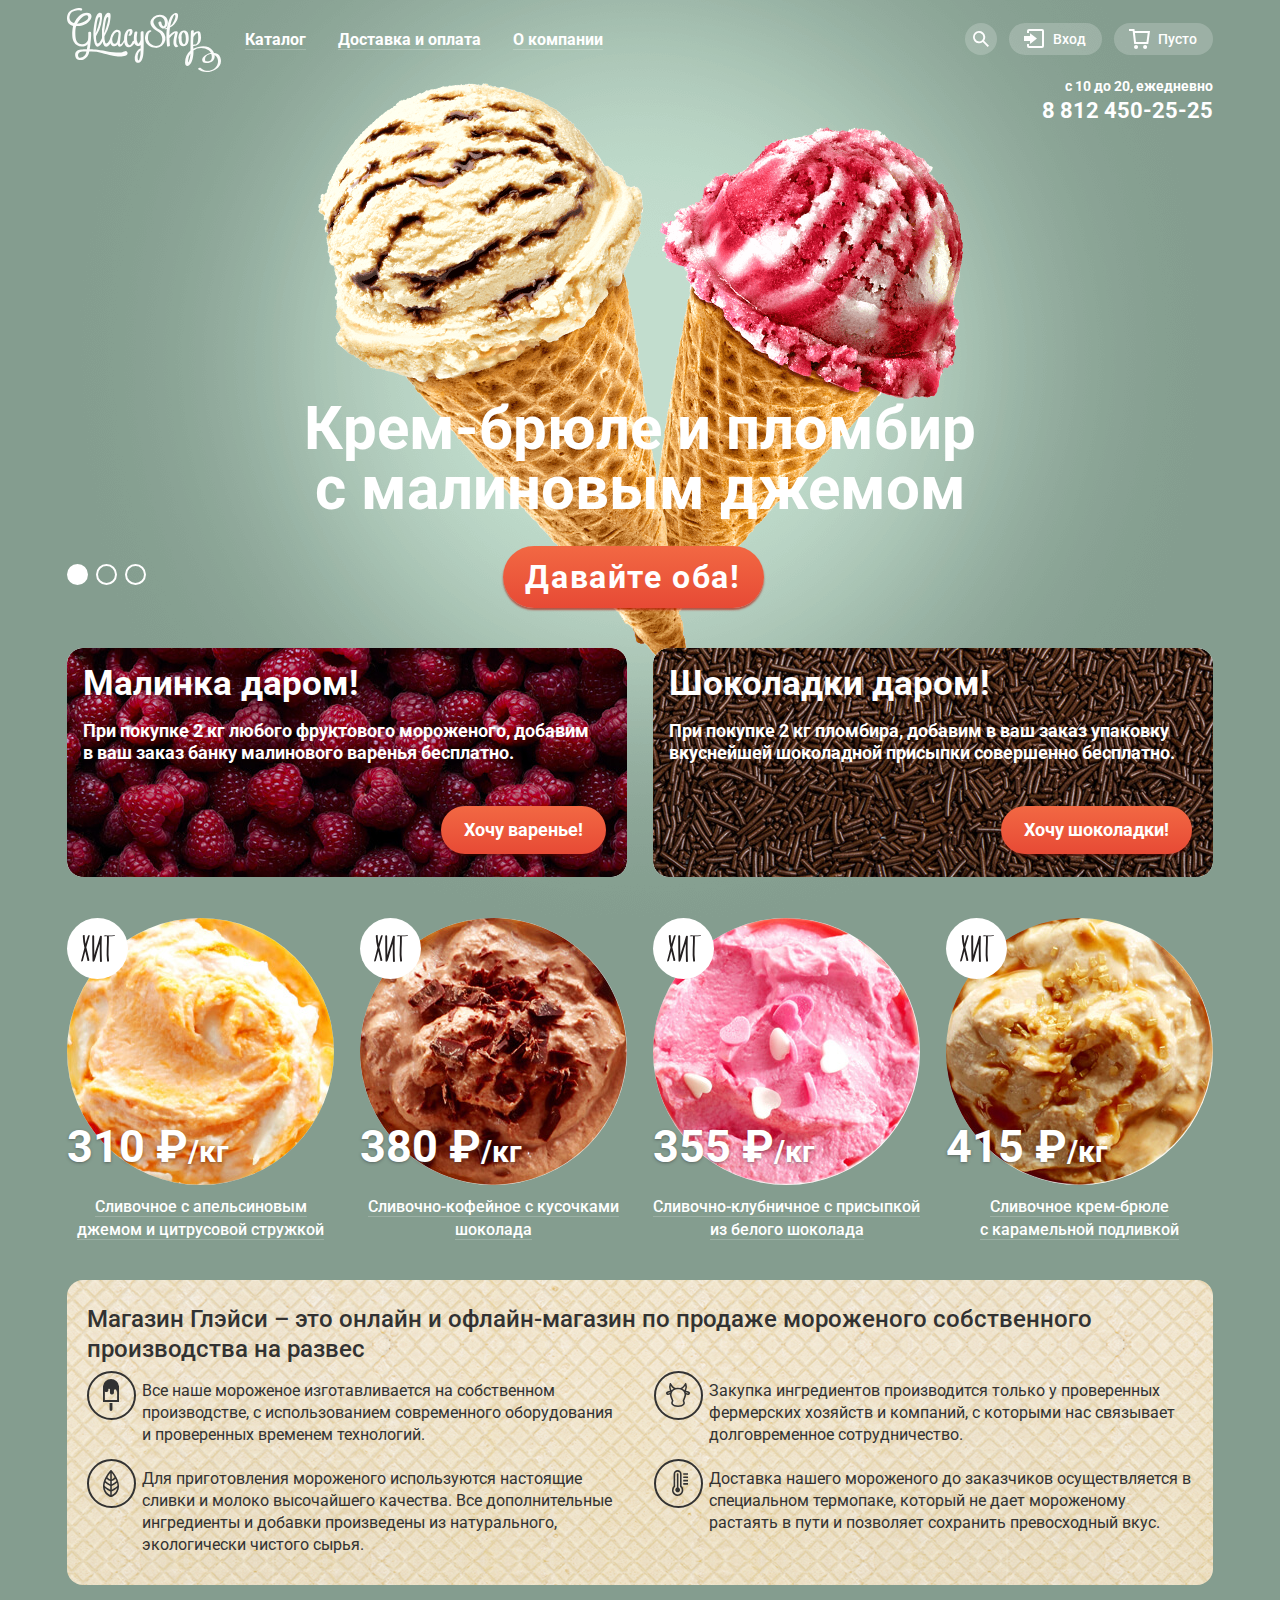
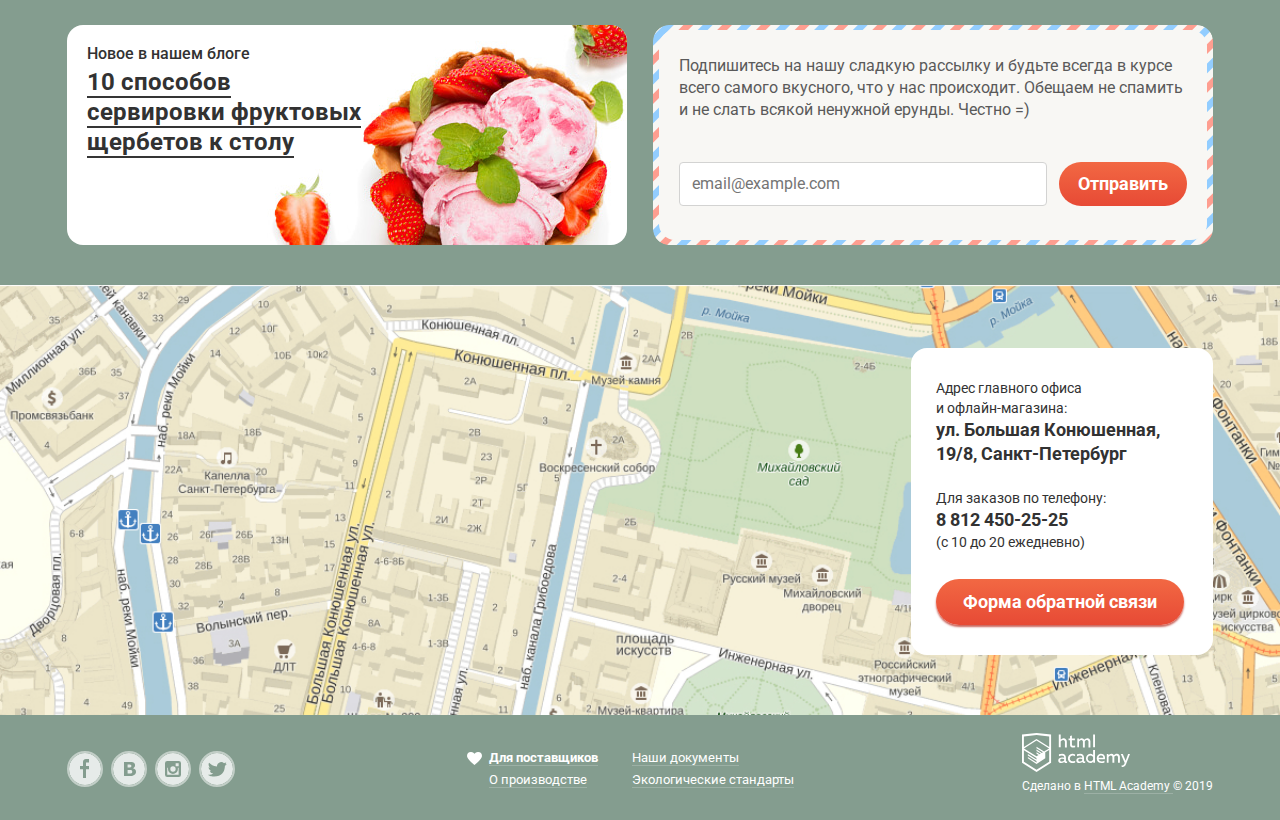
==== commit 2e9e1d2e: "fix+map" ====
--- a/index.html
+++ b/index.html
@@ -6,6 +6,8 @@
     <link href="https://fonts.googleapis.com/css2?family=Roboto:wght@400;500;700&display=swap" rel="stylesheet">
     <link rel="stylesheet" href="css/normalize.css">
     <link rel="stylesheet" href="css/style.css">
+    <script src="https://api-maps.yandex.ru/2.1/?&lang=ru_RU" type="text/javascript"></script>
+    <script src="js/script.js" type="text/javascript"></script>
   </head>
   <body class="page-body">
     <div class="site-wrapper site-wrapper-1">
@@ -47,29 +49,33 @@
               <li class="tool-item search-tool">
                 <a class="tool-button button-search" href="#"><svg class="icon icon-search" width="16" height="16" fill="none" xmlns="http://www.w3.org/2000/svg"><path d="M16 14.665l-4.921-4.932a6.144 6.144 0 00-.994-8.273 6.113 6.113 0 00-8.307.352 6.141 6.141 0 00-.293 8.328 6.11 6.11 0 008.262.937L14.659 16 16 14.665zm-9.918-4.288a4.245 4.245 0 01-3.928-2.63 4.269 4.269 0 01.922-4.643 4.248 4.248 0 014.632-.923 4.253 4.253 0 012.624 3.936 4.274 4.274 0 01-1.247 3.01 4.256 4.256 0 01-3.003 1.25z" fill="#fff"/></svg></a>
                 <div class="search-tooltip">
-                  <input class="input input-search" type="search" name="search" placeholder="Крем-брюле">
+                  <form action="https://echo.htmlacademy.ru/">
+                    <input class="input input-search" type="search" name="search" placeholder="Крем-брюле">
+                  </form>
                 </div>
               </li>
               <li class="tool-item login-tool">
                 <a class="tool-button button-login" href="#"><svg class="icon icon-login" width="20" height="19" fill="none" xmlns="http://www.w3.org/2000/svg"><path d="M6.04 14.88l6.92-5.38-6.92-5.37v2.91H0v4.92h6.04v2.92z" fill="#fff"/><path d="M18 0H5a2 2 0 00-2 2v2h2V2h13v15H5v-2H3v2a2 2 0 002 2h13a2 2 0 002-2V2a2 2 0 00-2-2z" fill="#fff"/></svg>Вход</a>
                 <div class="login-tooltip">
-                  <div class="login-block user-mail">
-                    <input class="input input-login" type="email" name="email" placeholder="email@example.com">
-                  </div>
-                  <div class="login-block password">
-                    <input class="input input-login" type="password" name="password" placeholder="......">
-                  </div>
-                  <div class="login-button-wrapper">
-                    <button type="submit" class="button login-button">Войти</button>
-                    <ul class="support-list">
-                      <li class="support-item">
-                        <a class="support-link" href="#">Забыли пароль?</a>
-                      </li>
-                      <li class="support-item">
-                        <a class="support-link" href="#">Новая регистрация</a>
-                      </li>
-                    </ul>
-                  </div>
+                  <form action="https://echo.htmlacademy.ru/">
+                    <div class="login-block user-mail">
+                      <input class="input input-login" type="email" name="email" placeholder="email@example.com">
+                    </div>
+                    <div class="login-block password">
+                      <input class="input input-login" type="password" name="password" placeholder="......">
+                    </div>
+                    <div class="login-button-wrapper">
+                      <button type="submit" class="button login-button">Войти</button>
+                      <ul class="support-list">
+                        <li class="support-item">
+                          <a class="support-link" href="#">Забыли пароль?</a>
+                        </li>
+                        <li class="support-item">
+                          <a class="support-link" href="#">Новая регистрация</a>
+                        </li>
+                      </ul>
+                    </div>
+                  </form>
                 </div>
               </li>
               <li class="tool-item">
@@ -193,7 +199,8 @@
             </section>
           </div>
         </div>
-        <div class="map">
+        <div class="map-wrapper">
+          <div class="map" id="map"></div>
           <!--карта-->
           <div class="address-container">
             <div class="address">
@@ -260,5 +267,6 @@
     </form>
     <button class="modal-close-button" type="button" aria-label="Зкрыть"></button>
   </section>
+  <div class="feedback-background"></div>
   </body>
 </html>
--- a/css/style.css
+++ b/css/style.css
@@ -41,6 +41,7 @@
   --cart-border: #CACAC7;
   --range-scale: rgba(248, 247, 244, 0.5);
   --input-radio: rgba(255, 255, 255, 0.8);
+  --feedback-background: rgba(0, 0, 0, .3);
 }
 
 body {
@@ -985,6 +986,17 @@
 }
 
 .map {
+  position: absolute;
+  width: 100%;
+  height: 430px;
+  margin: 0;
+  background-image: url("../img/map.jpg");
+  background-repeat: no-repeat;
+  background-size: cover;
+  z-index: 1;
+}
+
+.map-wrapper {
   position: relative;
   width: 100%;
   height: 430px;
@@ -1012,6 +1024,7 @@
   border-radius: 16px;
   padding: 30px 25px;
   box-sizing: border-box;
+  z-index: 2;
 }
 
 .address-title {
@@ -1043,6 +1056,21 @@
   margin-top: 27px;
   background: var(--basic-button);
   box-shadow: var(--shadow-slide-button);
+}
+
+.feedback-background {
+  display: none;
+  position: fixed;
+  top: 0;
+  right: 0;
+  left: 0;
+  bottom: 0;
+  background-color: var(--feedback-background);
+  z-index: 10;
+}
+
+.feedback-background-show {
+  display: block;
 }
 
 .modal-feedback {
@@ -1059,6 +1087,10 @@
   z-index: 50;
 }
 
+.modal-feedback-show {
+  display: block;
+}
+
 .modal-feedback h2 {
   margin: 0 0 26px;
   font-weight: 500;
@@ -1078,6 +1110,9 @@
   width: 267px;
   box-sizing: border-box;
   margin-bottom: 20px;
+  font-weight: normal;
+  font-size: 16px;
+  line-height: 20px;
 }
 
 .input-name-feedback:hover,
@@ -1103,6 +1138,9 @@
   resize: vertical;
   padding: 12px;
   margin-bottom: 25px;
+  font-weight: normal;
+  font-size: 16px;
+  line-height: 20px;
 }
 
 .comment:hover {
@@ -1115,6 +1153,7 @@
   border: 2px solid var(--input-border-focus);
   font-weight: 700;
   color: var(--basic-black);
+  outline: none;
 }
 
 .feedback-button {
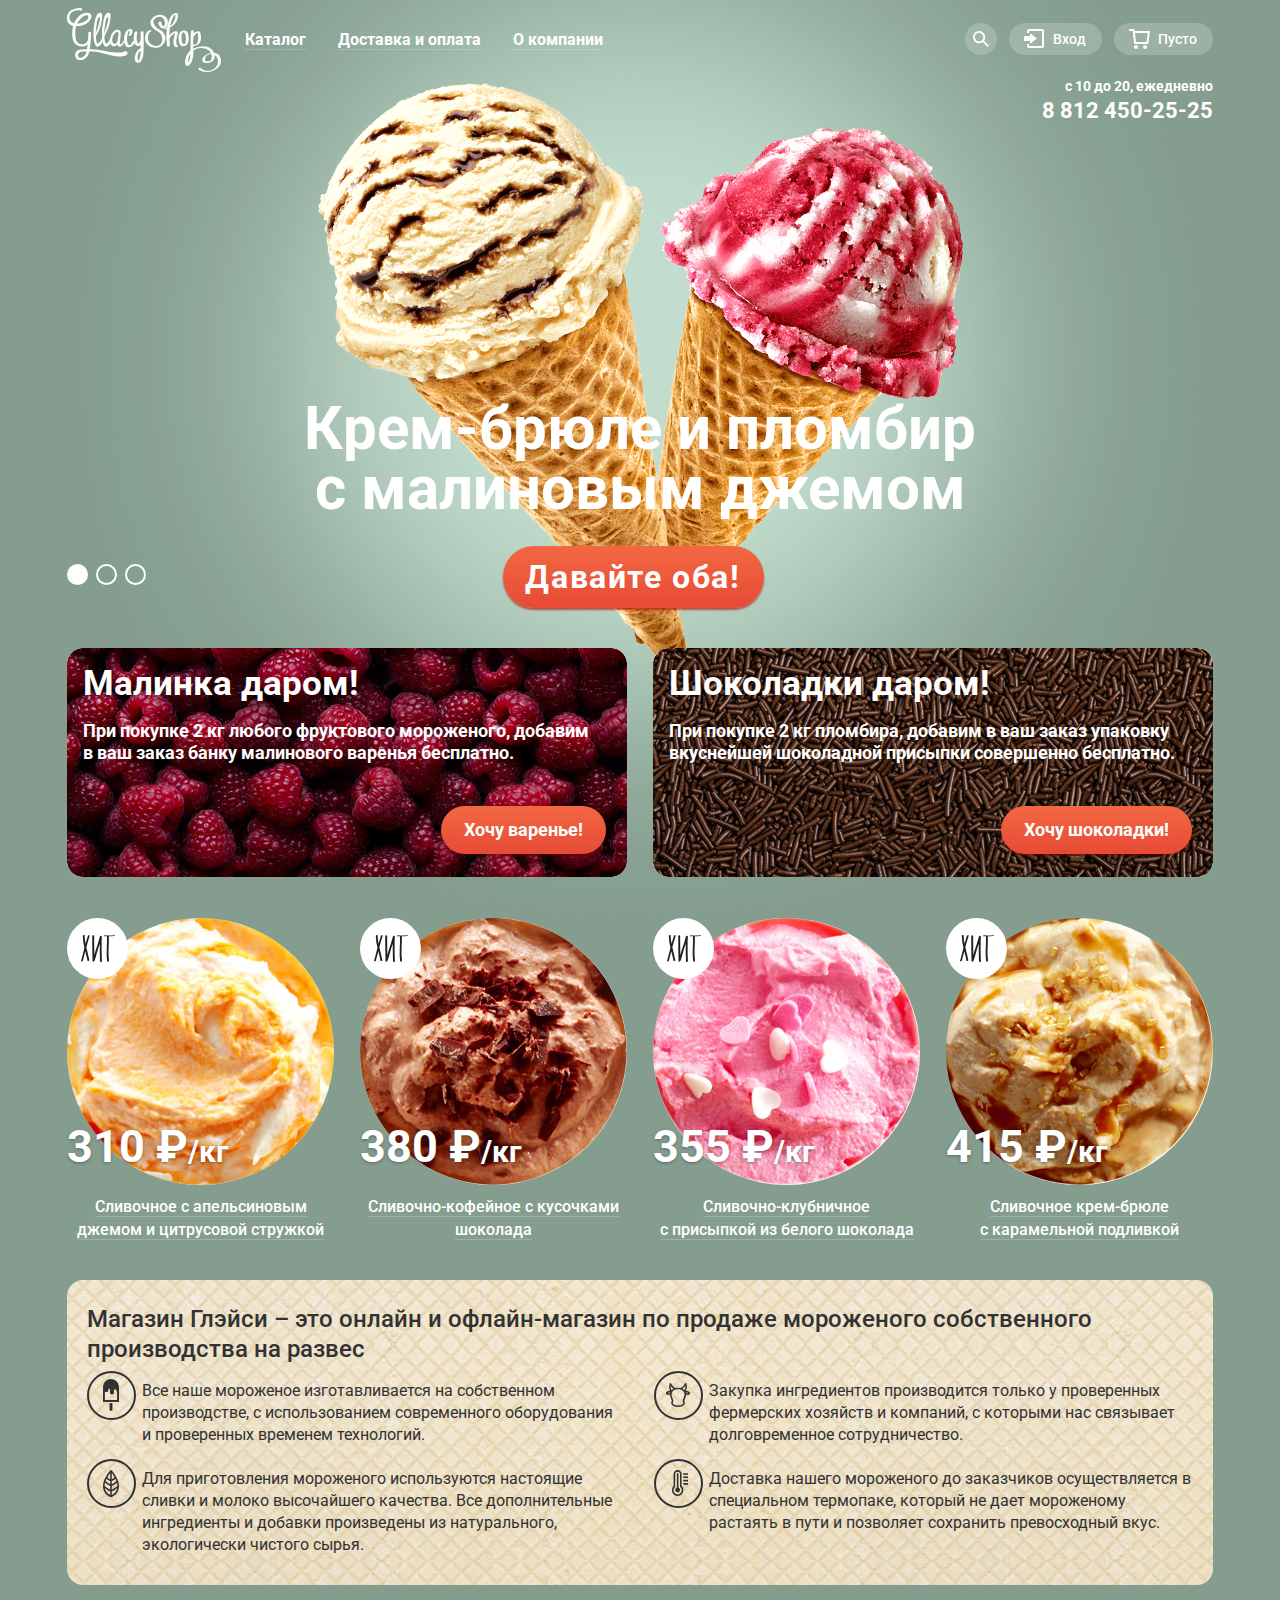
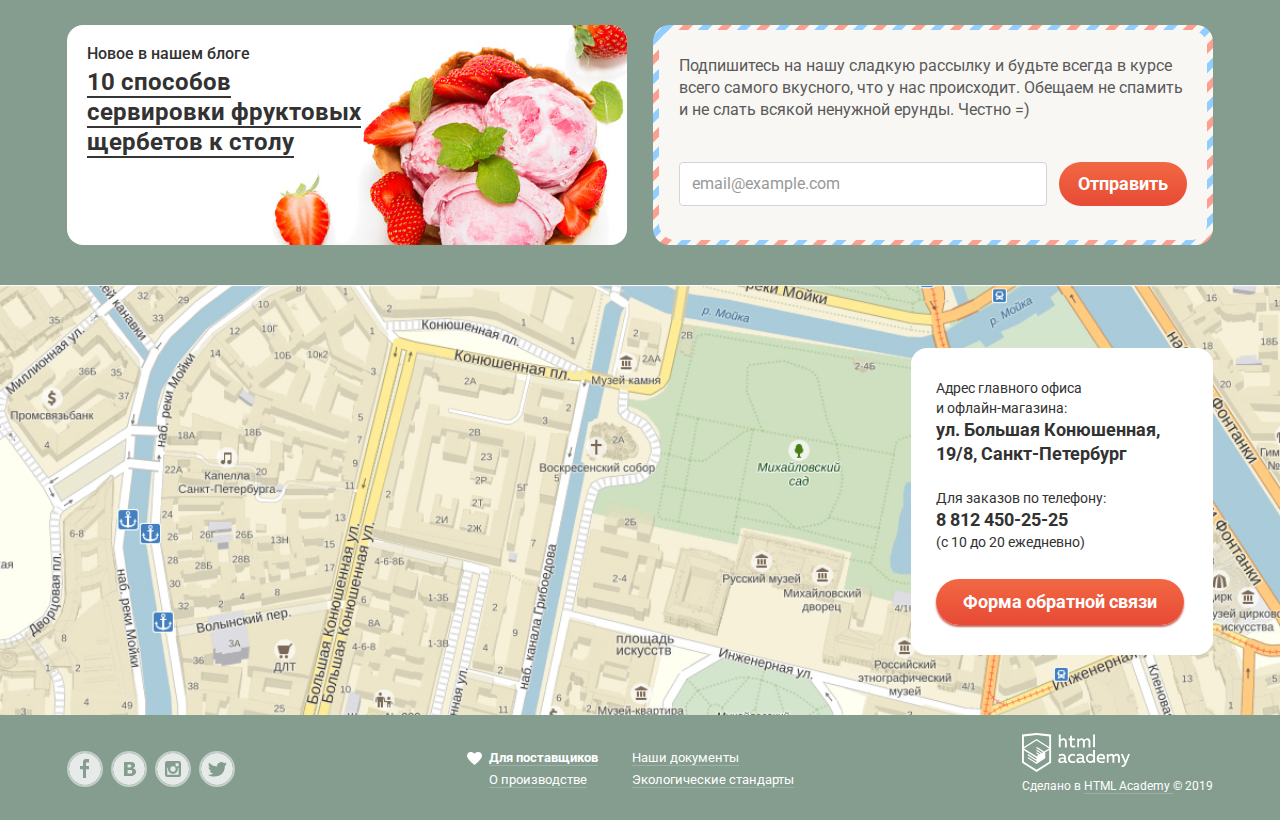
==== commit 63f9669b: "fix" ====
--- a/index.html
+++ b/index.html
@@ -62,7 +62,7 @@
                       <input class="input input-login" type="email" name="email" placeholder="email@example.com">
                     </div>
                     <div class="login-block password">
-                      <input class="input input-login" type="password" name="password" placeholder="......">
+                      <input class="input input-login" type="password" name="password" placeholder="······">
                     </div>
                     <div class="login-button-wrapper">
                       <button type="submit" class="button login-button">Войти</button>
--- a/css/style.css
+++ b/css/style.css
@@ -304,6 +304,7 @@
 .cart-with-item {
   color: var(--basic-black);
   background-color: var(--basic-white);
+  margin-left: 10px;
 }
 
 .cart-tooltip {
@@ -332,14 +333,15 @@
   margin-bottom: 17px;
 }
 
-.button-container {
+.button-delete-product {
   position: relative;
-}
-
-.button-delete-product {
   background-color: transparent;
   cursor: pointer;
   border: none;
+  height: 15px;
+  width: 15px;
+  padding: 0;
+  margin-top: 9px;
 }
 
 .button-delete-product::before {
@@ -348,7 +350,7 @@
   height: 11px;
   width: 11px;
   left: 0;
-  top: 12px;
+  top: 0px;
   background-image: url("../img/delete-button.svg");
   background-repeat: no-repeat;
   background-size: 11px 11px;
@@ -359,6 +361,9 @@
   width: 33px;
   height: 33px;
   border-radius: 50%;
+}
+
+.cart-product-wrapper a {
   margin-left: 9px;
 }
 
@@ -446,11 +451,16 @@
   border-radius: 4px;
   border: 1px solid var(--input-border);
   background-color: var(--basic-white);
-  color: var(--basic-gray);
+  color: var(--basic-black);
   box-sizing: border-box;
-  font-weight: normal;
   font-size: 14px;
   line-height: 16px;
+  font-weight: 700;
+}
+
+.input::placeholder {
+  font-weight: 400;
+  color: var(--basic-gray);
 }
 
 .input:focus {
@@ -469,7 +479,6 @@
 .input-search:focus {
   padding: 12px 14px;
   border: 2px solid var(--input-border-focus);
-  font-weight: 700;
   color: var(--basic-black);
 }
 
@@ -727,11 +736,11 @@
   width: 293px;
   box-sizing: border-box;
   list-style: none;
-  padding-bottom: 18px;
+  padding-bottom: 16px;
 }
 
 .product-item h3 {
-  padding: 0 13px;
+  padding: 0 18px;
   margin: 26px 0 15px;
   text-align: center;
 }
@@ -825,7 +834,7 @@
   background-color: var(--advantage);
   border-radius: 16px;
   padding: 24px 22px 16px 20px;
-  margin: 6px 0 40px;
+  margin: 8px 0 40px;
 }
 
 .advantage-list {
@@ -955,7 +964,6 @@
 
 .mailing-input {
   width: 368px;
-  font-weight: normal;
   font-size: 16px;
   line-height: 24px;
   padding: 9px 8px 9px 12px;
@@ -1110,7 +1118,6 @@
   width: 267px;
   box-sizing: border-box;
   margin-bottom: 20px;
-  font-weight: normal;
   font-size: 16px;
   line-height: 20px;
 }
@@ -1138,7 +1145,7 @@
   resize: vertical;
   padding: 12px;
   margin-bottom: 25px;
-  font-weight: normal;
+  font-weight: 700;
   font-size: 16px;
   line-height: 20px;
 }
@@ -1151,9 +1158,12 @@
 .comment:focus {
   padding: 11px;
   border: 2px solid var(--input-border-focus);
-  font-weight: 700;
   color: var(--basic-black);
   outline: none;
+}
+
+.comment::placeholder {
+  font-weight: 400;
 }
 
 .feedback-button {
@@ -1233,11 +1243,11 @@
   flex-wrap: wrap;
   list-style: none;
   padding: 0;
-  margin: 49px 0 30px;
+  margin: 45px -6px 28px;
 }
 
 .pagination-list li {
-  margin-left: 5px;
+  margin-left: 4px;
 }
 
 .pagination-list .pagination-link-active,
@@ -1279,7 +1289,7 @@
   background-position: 0 0;
   background-size: 7px 12px;
   top: 7px;
-  left: 9.5px;
+  left: 7.5px;
 }
 
 .arrow-right-link::before {
@@ -1292,7 +1302,7 @@
   background-position: 0 0;
   background-size: 7px 12px;
   top: 7px;
-  left: 9.5px;
+  left: 12.5px;
 }
 
 .disable {
@@ -1302,7 +1312,7 @@
 .breadcrumbs {
   display: flex;
   padding: 0;
-  margin: -20px 0 0;
+  margin: -25px 0 0;
   list-style: none;
   font-weight: normal;
   font-size: 14px;
@@ -1322,12 +1332,15 @@
 }
 
 .catalog-title {
+  font-weight: bold;
+  font-size: 35px;
+  line-height: 41px;
   padding: 0;
-  margin: 9px 0 29px;
+  margin: 2px 0 29px;
 }
 
 .filter {
-  margin-bottom: 32px;
+  margin-bottom: 21px;
 }
 
 .filter-form {
@@ -1343,6 +1356,14 @@
   border: none;
   margin: 0 15px 14px 0;
   padding: 0;
+}
+
+.filter-form legend {
+  font-weight: 500;
+  font-size: 14px;
+  line-height: 16px;
+  margin-left: 16px;
+  margin-bottom: 6px;
 }
 
 .filter-form label {
@@ -1441,13 +1462,34 @@
   left: 132px;
 }
 
+.min-price, .max-price {
+  font-weight: 500;
+  font-size: 14px;
+  line-height: 16px;
+}
+
+.min-price {
+  margin-left: -5px;
+}
+
+.max-price {
+  margin-left: -2px;
+}
+
+.price-legend label {
+  display: inline-block;
+}
+
 .input-min-price, .input-max-price {
-  width: 33px;
+  width: 28px;
   background: none;
   text-align: center;
   border: none;
   color: var(--basic-white);
   padding: 0;
+  font-weight: 500;
+  font-size: 14px;
+  line-height: 16px;
 }
 
 .fatness-list {
@@ -1504,10 +1546,14 @@
   flex-wrap: wrap;
   margin: 0;
   background-color: var(--dull-white);
-  padding: 9px 14px;
+  padding: 9px 0px 9px 14px;
   border-radius: 20px;
   width: 711px;
   box-sizing: border-box;
+}
+
+.filter-checkbox {
+  margin-right: 22px;
 }
 
 .filter-input-checkbox + label::before {
@@ -1545,28 +1591,40 @@
 .filter-input-checkbox + label:hover::before,
 .filter-input-radio + label:hover::before {
   border-color: var(--basic-white);
+  cursor: default;
 }
 
 .filter-input-checkbox + label:hover::after,
 .filter-input-radio + label:hover::after {
   opacity: 1;
-}
-
-.filter-input-checkbox:disabled + label::before,
+  cursor: default;
+}
+
 .filter-input-radio:disabled + label::before,
-.filter-input-checkbox:disabled + label::after,
+.filter-input-checkbox:disabled + label::before {
+  border-color: var(--hover-slider);
+  cursor: default;
+}
+
 .filter-input-radio:disabled + label::after {
-  border-color: var(--hover-slider);
-}
+  background-color: var(--hover-slider);
+  cursor: default;
+}
+
+.filter-input-checkbox:disabled + label::after {
+  opacity: .4;
+  cursor: default;
+}
+
 
 .filter-button {
   color: var(--basic-white);
   border: 2px solid var(--basic-white);
-  padding: 7px 29px;
+  padding: 7px 27px;
   border-radius: 20px;
   background: var(--dull-white);
   cursor: pointer;
-  margin-top: 4px;
+  margin-top: 10px;
   align-self: center;
 }
 
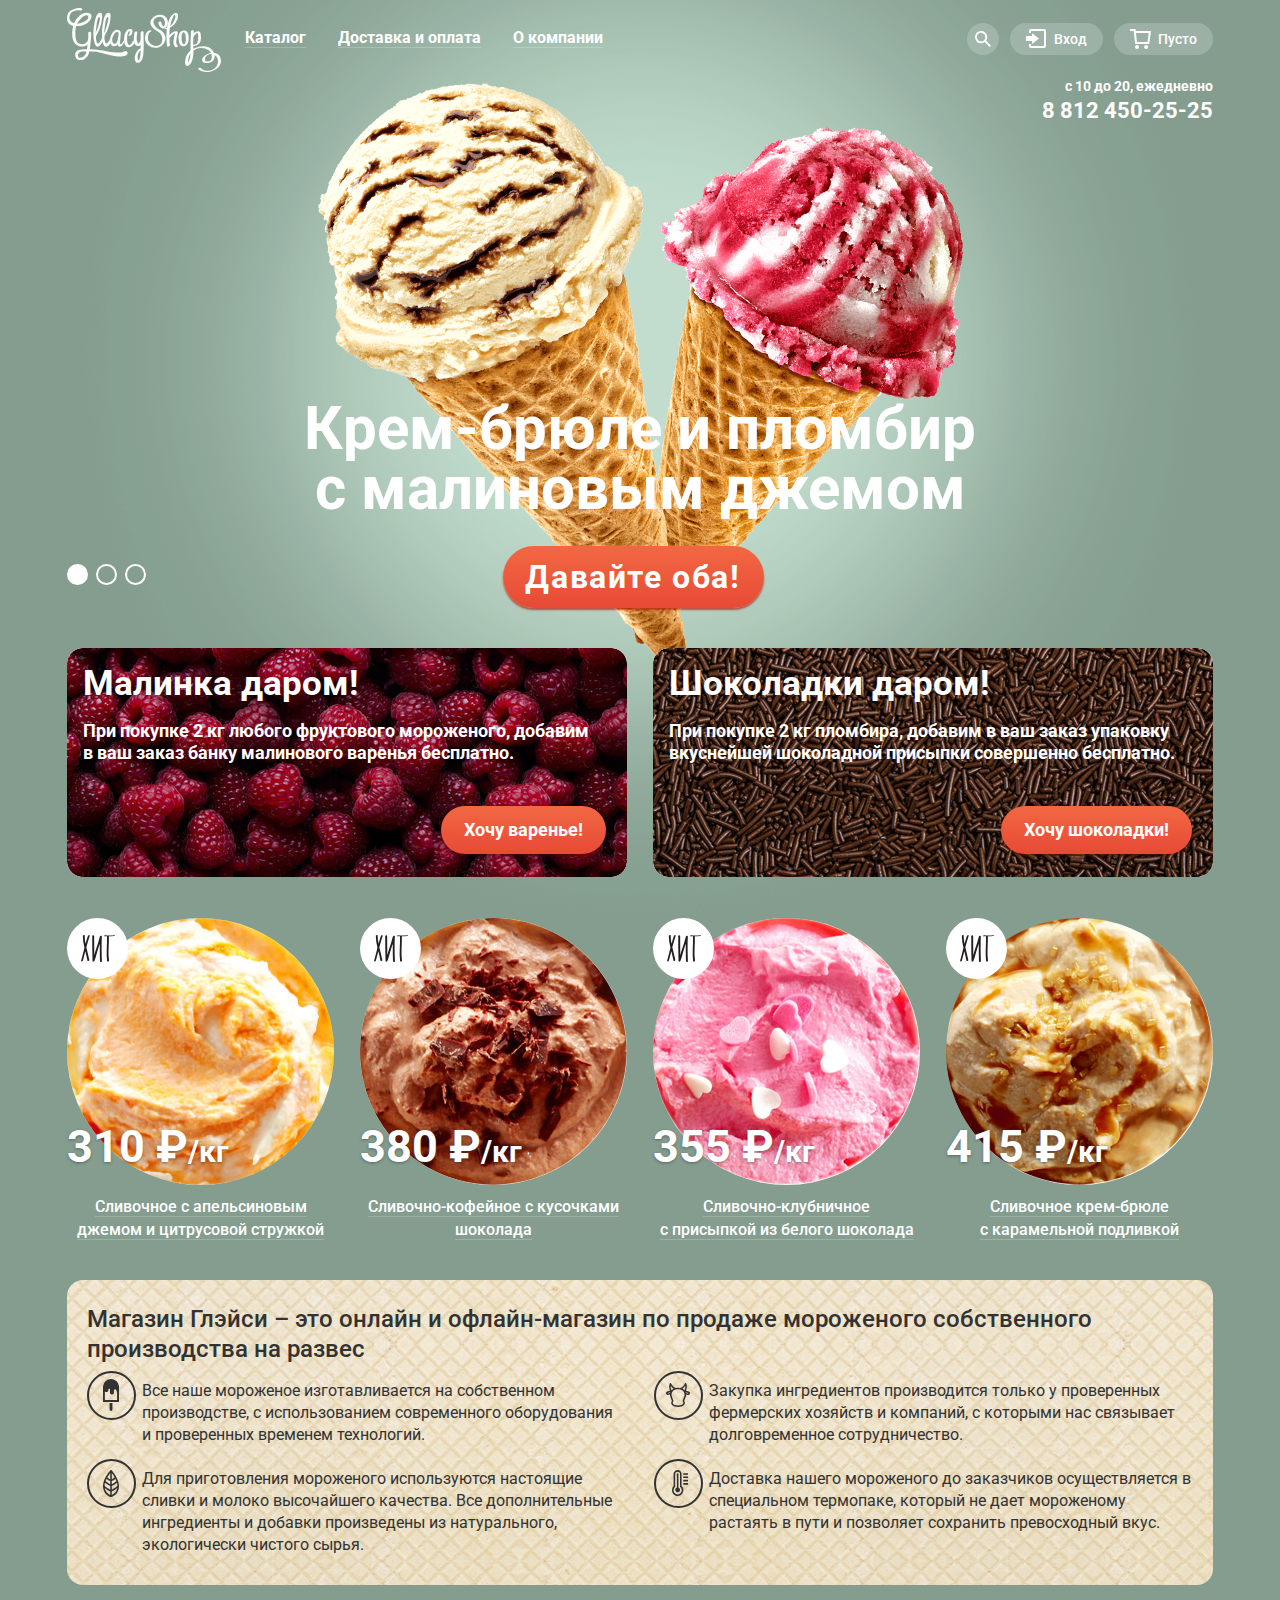
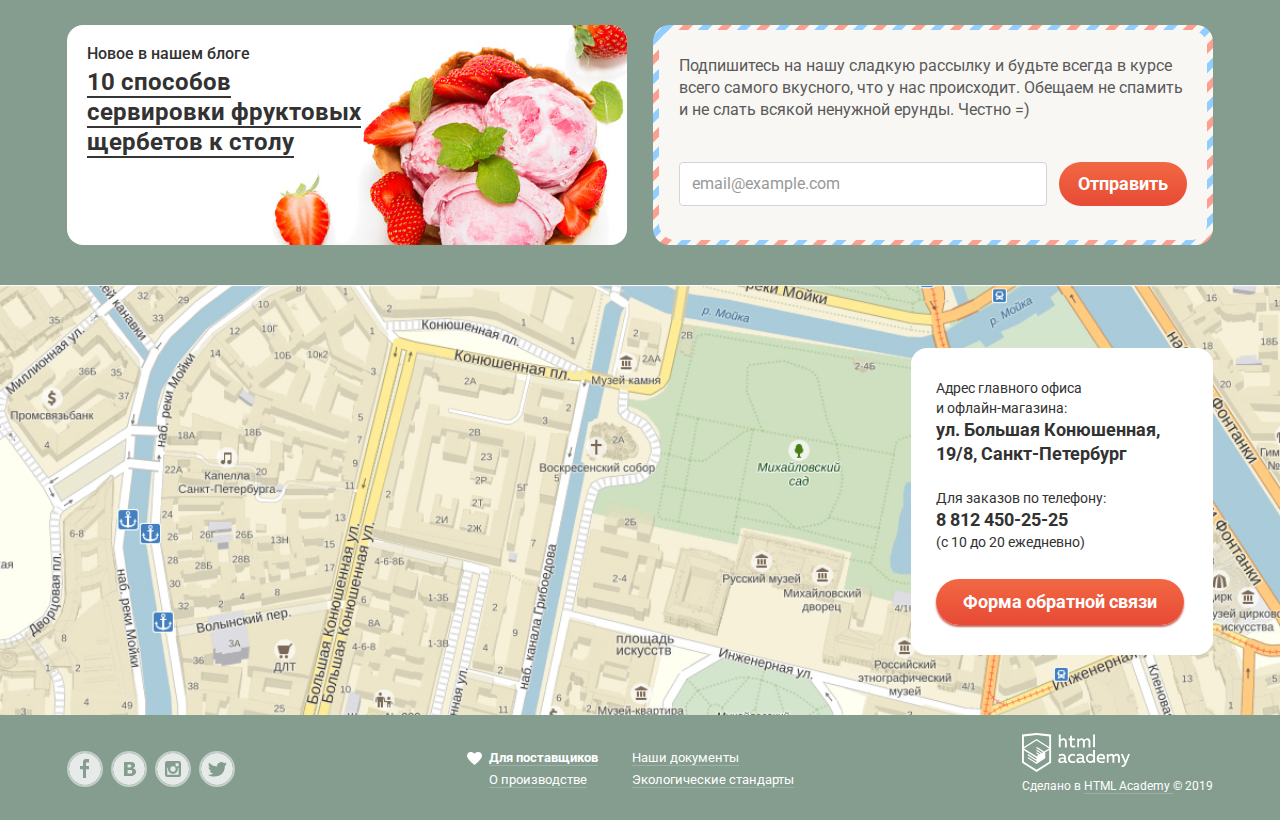
==== commit 395be1fc: "Доступная разметка главной страницы" ====
--- a/index.html
+++ b/index.html
@@ -13,10 +13,10 @@
     <div class="site-wrapper site-wrapper-1">
       <header class="main-header">
         <div class="header-container">
+          <a class="logo">
+            <img src="img/logo.svg" width="154" height="64" alt="Лого Глайси Шоп">
+          </a>
           <nav class="main-nav">
-            <a class="logo">
-              <img src="img/logo.svg" width="154" height="64" alt="Лого Глайси Шоп">
-            </a>
             <ul class="nav-list">
               <li class="nav-item nav-catalog">
                 <a class="nav-button nav-catalog-link" href="#">Каталог</a>
@@ -47,22 +47,25 @@
             </ul>
             <ul class="tool-list">
               <li class="tool-item search-tool">
-                <a class="tool-button button-search" href="#"><svg class="icon icon-search" width="16" height="16" fill="none" xmlns="http://www.w3.org/2000/svg"><path d="M16 14.665l-4.921-4.932a6.144 6.144 0 00-.994-8.273 6.113 6.113 0 00-8.307.352 6.141 6.141 0 00-.293 8.328 6.11 6.11 0 008.262.937L14.659 16 16 14.665zm-9.918-4.288a4.245 4.245 0 01-3.928-2.63 4.269 4.269 0 01.922-4.643 4.248 4.248 0 014.632-.923 4.253 4.253 0 012.624 3.936 4.274 4.274 0 01-1.247 3.01 4.256 4.256 0 01-3.003 1.25z" fill="#fff"/></svg></a>
+                <a class="tool-button button-search" href="#"><svg focusable="false" aria-hidden="true" class="icon icon-search" width="16" height="16" fill="none" xmlns="http://www.w3.org/2000/svg"><path d="M16 14.665l-4.921-4.932a6.144 6.144 0 00-.994-8.273 6.113 6.113 0 00-8.307.352 6.141 6.141 0 00-.293 8.328 6.11 6.11 0 008.262.937L14.659 16 16 14.665zm-9.918-4.288a4.245 4.245 0 01-3.928-2.63 4.269 4.269 0 01.922-4.643 4.248 4.248 0 014.632-.923 4.253 4.253 0 012.624 3.936 4.274 4.274 0 01-1.247 3.01 4.256 4.256 0 01-3.003 1.25z" fill="#fff"/></svg></a>
                 <div class="search-tooltip">
-                  <form action="https://echo.htmlacademy.ru/">
-                    <input class="input input-search" type="search" name="search" placeholder="Крем-брюле">
+                  <form action="https://echo.htmlacademy.ru/" method="get">
+                    <label class="visually-hidden" for="user-search">Поле поиска</label>
+                    <input class="input input-search" id="user-search" type="search" name="search" placeholder="Крем-брюле">
                   </form>
                 </div>
               </li>
               <li class="tool-item login-tool">
-                <a class="tool-button button-login" href="#"><svg class="icon icon-login" width="20" height="19" fill="none" xmlns="http://www.w3.org/2000/svg"><path d="M6.04 14.88l6.92-5.38-6.92-5.37v2.91H0v4.92h6.04v2.92z" fill="#fff"/><path d="M18 0H5a2 2 0 00-2 2v2h2V2h13v15H5v-2H3v2a2 2 0 002 2h13a2 2 0 002-2V2a2 2 0 00-2-2z" fill="#fff"/></svg>Вход</a>
+                <a class="tool-button button-login" href="#"><svg focusable="false" aria-hidden="true" class="icon icon-login" width="20" height="19" fill="none" xmlns="http://www.w3.org/2000/svg"><path d="M6.04 14.88l6.92-5.38-6.92-5.37v2.91H0v4.92h6.04v2.92z" fill="#fff"/><path d="M18 0H5a2 2 0 00-2 2v2h2V2h13v15H5v-2H3v2a2 2 0 002 2h13a2 2 0 002-2V2a2 2 0 00-2-2z" fill="#fff"/></svg>Вход</a>
                 <div class="login-tooltip">
-                  <form action="https://echo.htmlacademy.ru/">
+                  <form action="https://echo.htmlacademy.ru/" method="post">
                     <div class="login-block user-mail">
-                      <input class="input input-login" type="email" name="email" placeholder="email@example.com">
+                      <label class="visually-hidden" for="user-login">Поле для ввода почты</label>
+                      <input class="input input-login" id="user-login" type="email" name="email" placeholder="email@example.com">
                     </div>
                     <div class="login-block password">
-                      <input class="input input-login" type="password" name="password" placeholder="······">
+                      <label class="visually-hidden" for="user-password">Поле для ввода пароля</label>
+                      <input class="input input-login" id="user-password" type="password" name="password" placeholder="······">
                     </div>
                     <div class="login-button-wrapper">
                       <button type="submit" class="button login-button">Войти</button>
@@ -79,7 +82,7 @@
                 </div>
               </li>
               <li class="tool-item">
-                <a class="tool-button button-cart" href="#"><svg class="icon icon-cart" width="21" height="20" fill="none" xmlns="http://www.w3.org/2000/svg"><path d="M5.703 2l-.241-2H0v2h3.668l1.511 13h14.108L21 2H5.703zm11.8 11H6.973L5.965 4h12.727l-1.189 9zM7.034 20a2.008 2.008 0 002.015-2c0-1.105-.902-2-2.015-2a2.008 2.008 0 00-2.016 2c0 1.105.903 2 2.016 2zM16.103 20a2.008 2.008 0 002.015-2c0-1.105-.902-2-2.015-2a2.008 2.008 0 00-2.016 2c0 1.105.903 2 2.016 2z" fill="#fff"/></svg>Пусто</a>
+                <a class="tool-button button-cart" href="#"><svg focusable="false" aria-hidden="true" class="icon icon-cart" width="21" height="20" fill="none" xmlns="http://www.w3.org/2000/svg"><path d="M5.703 2l-.241-2H0v2h3.668l1.511 13h14.108L21 2H5.703zm11.8 11H6.973L5.965 4h12.727l-1.189 9zM7.034 20a2.008 2.008 0 002.015-2c0-1.105-.902-2-2.015-2a2.008 2.008 0 00-2.016 2c0 1.105.903 2 2.016 2zM16.103 20a2.008 2.008 0 002.015-2c0-1.105-.902-2-2.015-2a2.008 2.008 0 00-2.016 2c0 1.105.903 2 2.016 2z" fill="#fff"/></svg>Пусто</a>
               </li>
             </ul>
           </nav>
@@ -192,7 +195,8 @@
               <div class="mailing-wrapper">
                 <p class="mailing-text">Подпишитесь на нашу сладкую рассылку и будьте всегда в курсе всего самого вкусного, что у нас происходит. Обещаем не спамить и не слать всякой ненужной ерунды. Честно =)</p>
                 <form class="mailing-form" action="https://echo.htmlacademy.ru/">
-                  <input class="input mailing-input" type="email" name="mailing-email" placeholder="email@example.com">
+                  <label class="visually-hidden" for="mailing-input">Поле для ввода почты</label>
+                  <input class="input mailing-input" id="mailing-input" type="email" name="mailing-email" placeholder="email@example.com">
                   <button class="button mailing-button" type="submit">Отправить</button>
                 </form>
               </div>
@@ -219,16 +223,16 @@
           <section class="footer-social">
             <ul class="social-list">
               <li class="social-item">
-                <a href="#"><svg class="icon-social" width="32" height="32" fill="none" xmlns="http://www.w3.org/2000/svg"><path d="M16 0a16 16 0 100 32 16 16 0 000-32zm4.06 9.45H17v3.45h3v3.44h-3V25h-3v-8.66h-3V12.9h3V9.45A3.25 3.25 0 0117 6h3v3.45h.06z" fill="#fff"/></svg></a>
-              </li>
-              <li class="social-item">
-                <a href="#"><svg class="icon-social" width="32" height="32" fill="none" xmlns="http://www.w3.org/2000/svg"><path d="M16.64 14.49c.325 0 .648-.06.95-.18a1.2 1.2 0 00.64-.56 2 2 0 00.15-.8 1.55 1.55 0 00-.18-.7 1.05 1.05 0 00-.61-.51 3 3 0 00-1-.17h-2v3h.57c.59-.05 1.08-.06 1.48-.08zM18.12 17.08A4.851 4.851 0 0017 17h-2.39v3.5h2.45a3.23 3.23 0 001.21-.25c.321-.11.593-.33.77-.62a1.9 1.9 0 00.22-.9 1.76 1.76 0 00-.26-1 1.6 1.6 0 00-.88-.65z" fill="#fff"/><path d="M16 0a16 16 0 100 32 16 16 0 000-32zm6.6 20.53a3.7 3.7 0 01-1.12 1.33 5.17 5.17 0 01-1.83.88 9.76 9.76 0 01-2.51.27H11V9h5.45a20.61 20.61 0 012.48.11 5.25 5.25 0 011.56.5 2.75 2.75 0 011.19 1.09c.265.473.4 1.008.39 1.55a3.08 3.08 0 01-.54 1.8 3.46 3.46 0 01-1.53 1.2v.07a4 4 0 012.18 1.13 3.2 3.2 0 01.8 2.26 3.841 3.841 0 01-.38 1.82z" fill="#fff"/></svg></a>
-              </li>
-              <li class="social-item">
-                <a href="#"><svg class="icon-social" width="32" height="32" fill="none" xmlns="http://www.w3.org/2000/svg"><g fill="#fff"><path d="M20.92 16A4.96 4.96 0 1111 16c.001-.384.048-.767.14-1.14h-.9v6.84h11.4v-6.84h-.9c.1.373.161.755.18 1.14z"/><path d="M16 18.66A2.66 2.66 0 1013.32 16 2.67 2.67 0 0016 18.66zM21.68 10.3h-3.04v3.04h3.04V10.3z"/><path d="M16 0a16 16 0 100 32 16 16 0 000-32zm8 21.7a2.28 2.28 0 01-2.32 2.3h-11.4A2.29 2.29 0 018 21.7V10.3A2.29 2.29 0 0110.28 8h11.39A2.29 2.29 0 0124 10.3v11.4z"/></g></svg></a>
-              </li>
-              <li class="social-item">
-                <a href="#"><svg class="icon-social" width="32" height="32" fill="none" xmlns="http://www.w3.org/2000/svg"><path d="M16 0a16 16 0 100 32 16 16 0 000-32zm7.94 12.81c-.25 6.52-3.46 10.83-11 10.7h-.48c-.45 0-4.55-.44-5.35-1.82a7.32 7.32 0 005.12-1.14c-1.05-.29-2.92-.46-3.25-2.85a2.31 2.31 0 001.3.12C9 17 7.53 16.3 7.61 14.17c.418.32.935.482 1.46.46-.77-.23-2.15-3.24-1-4.78 2 1.79 4.07 3.48 7.8 3.64.23-2.21 1.24-3.7 3.17-4.32A3.61 3.61 0 0123 10.31c.74-.23 1.45-.47 2.19-.69a2.21 2.21 0 01-.93 1.71 1.77 1.77 0 001.42-.47 2.9 2.9 0 01-1.74 1.95z" fill="#fff"/></svg></a>
+                <a href="#"><span class="visually-hidden">Фейсбук</span><svg focusable="false" aria-hidden="true" class="icon-social" width="32" height="32" fill="none" xmlns="http://www.w3.org/2000/svg"><path d="M16 0a16 16 0 100 32 16 16 0 000-32zm4.06 9.45H17v3.45h3v3.44h-3V25h-3v-8.66h-3V12.9h3V9.45A3.25 3.25 0 0117 6h3v3.45h.06z" fill="#fff"/></svg></a>
+              </li>
+              <li class="social-item">
+                <a href="#"><span class="visually-hidden">ВКонтакте</span><svg focusable="false" aria-hidden="true" class="icon-social" width="32" height="32" fill="none" xmlns="http://www.w3.org/2000/svg"><path d="M16.64 14.49c.325 0 .648-.06.95-.18a1.2 1.2 0 00.64-.56 2 2 0 00.15-.8 1.55 1.55 0 00-.18-.7 1.05 1.05 0 00-.61-.51 3 3 0 00-1-.17h-2v3h.57c.59-.05 1.08-.06 1.48-.08zM18.12 17.08A4.851 4.851 0 0017 17h-2.39v3.5h2.45a3.23 3.23 0 001.21-.25c.321-.11.593-.33.77-.62a1.9 1.9 0 00.22-.9 1.76 1.76 0 00-.26-1 1.6 1.6 0 00-.88-.65z" fill="#fff"/><path d="M16 0a16 16 0 100 32 16 16 0 000-32zm6.6 20.53a3.7 3.7 0 01-1.12 1.33 5.17 5.17 0 01-1.83.88 9.76 9.76 0 01-2.51.27H11V9h5.45a20.61 20.61 0 012.48.11 5.25 5.25 0 011.56.5 2.75 2.75 0 011.19 1.09c.265.473.4 1.008.39 1.55a3.08 3.08 0 01-.54 1.8 3.46 3.46 0 01-1.53 1.2v.07a4 4 0 012.18 1.13 3.2 3.2 0 01.8 2.26 3.841 3.841 0 01-.38 1.82z" fill="#fff"/></svg></a>
+              </li>
+              <li class="social-item">
+                <a href="#"><span class="visually-hidden">Инстаграм</span><svg focusable="false" aria-hidden="true" class="icon-social" width="32" height="32" fill="none" xmlns="http://www.w3.org/2000/svg"><g fill="#fff"><path d="M20.92 16A4.96 4.96 0 1111 16c.001-.384.048-.767.14-1.14h-.9v6.84h11.4v-6.84h-.9c.1.373.161.755.18 1.14z"/><path d="M16 18.66A2.66 2.66 0 1013.32 16 2.67 2.67 0 0016 18.66zM21.68 10.3h-3.04v3.04h3.04V10.3z"/><path d="M16 0a16 16 0 100 32 16 16 0 000-32zm8 21.7a2.28 2.28 0 01-2.32 2.3h-11.4A2.29 2.29 0 018 21.7V10.3A2.29 2.29 0 0110.28 8h11.39A2.29 2.29 0 0124 10.3v11.4z"/></g></svg></a>
+              </li>
+              <li class="social-item">
+                <a href="#"><span class="visually-hidden">Твитер</span><svg focusable="false" aria-hidden="true" class="icon-social" width="32" height="32" fill="none" xmlns="http://www.w3.org/2000/svg"><path d="M16 0a16 16 0 100 32 16 16 0 000-32zm7.94 12.81c-.25 6.52-3.46 10.83-11 10.7h-.48c-.45 0-4.55-.44-5.35-1.82a7.32 7.32 0 005.12-1.14c-1.05-.29-2.92-.46-3.25-2.85a2.31 2.31 0 001.3.12C9 17 7.53 16.3 7.61 14.17c.418.32.935.482 1.46.46-.77-.23-2.15-3.24-1-4.78 2 1.79 4.07 3.48 7.8 3.64.23-2.21 1.24-3.7 3.17-4.32A3.61 3.61 0 0123 10.31c.74-.23 1.45-.47 2.19-.69a2.21 2.21 0 01-.93 1.71 1.77 1.77 0 001.42-.47 2.9 2.9 0 01-1.74 1.95z" fill="#fff"/></svg></a>
               </li>
             </ul>
           </section>
@@ -259,9 +263,12 @@
     </div>
   <section class="modal-feedback">
     <h2>Мы обязательно вам ответим!</h2>
-    <form class="feedback-form" action="https://echo.htmlacademy.ru" method="get">
-      <input class="input input-name-feedback" type="text" name="name" placeholder="Имя Фамилия">
-      <input class="input input-email-feedback" type="email" name="feedback-email" placeholder="email@example.com">
+    <form class="feedback-form" action="https://echo.htmlacademy.ru" method="post">
+      <label class="visually-hidden" for="name-feedback">Поле для ввода имени</label>
+      <input class="input input-name-feedback" id="name-feedback" type="text" name="name" placeholder="Имя Фамилия">
+      <label class="visually-hidden" for="email-feedback">Поле для ввода почты</label>
+      <input class="input input-email-feedback" id="email-feedback" type="email" name="feedback-email" placeholder="email@example.com">
+      <label class="visually-hidden" for="comment">Поле для ввода комментария</label>
       <textarea class="comment" name="comment" id="comment" placeholder="В свободной форме"></textarea>
       <button class="button feedback-button" type="submit">Отправить</button>
     </form>
--- a/css/style.css
+++ b/css/style.css
@@ -94,6 +94,8 @@
 }
 
 .header-container {
+  display: flex;
+  flex-wrap: wrap;
   width: 1146px;
   margin: 0 auto;
   padding: 0 27px;
@@ -129,6 +131,7 @@
 
 .main-nav {
   display: flex;
+  width: 86%;
 }
 
 .logo {
@@ -147,7 +150,7 @@
   display: flex;
   flex-wrap: wrap;
   margin: 0 0 0 24px;
-  padding: 23px 0 0;
+  padding: 21px 0 0;
 }
 
 .catalog-link-current {
@@ -191,7 +194,10 @@
 }
 
 
-.submenu-list:focus-within {
+.submenu-list:focus-within,
+.search-tooltip:focus-within,
+.login-tooltip:focus-within,
+.cart-tooltip:focus-within {
   opacity: 1;
   pointer-events: auto;
 }
@@ -261,7 +267,7 @@
 .tool-list {
   display: flex;
   justify-content: flex-end;
-  margin: 0 0 0 auto;
+  margin: 0 -6px 0 auto;
   padding: 23px 0 0;
 }
 
@@ -277,7 +283,7 @@
   display: flex;
   justify-content: center;
   align-items: center;
-  margin: 0 0 10px 12px;
+  margin: 0 0 10px 11px;
 }
 
 .button-search {
@@ -555,6 +561,7 @@
 }
 
 .info {
+  margin-left: auto;
   display: block;
   text-align: right;
 }
@@ -1589,15 +1596,17 @@
 }
 
 .filter-input-checkbox + label:hover::before,
-.filter-input-radio + label:hover::before {
+.filter-input-radio + label:hover::before,
+.filter-input-checkbox + label:hover::after,
+.filter-input-radio + label:hover::after,
+.filter-input-checkbox:focus + label,
+.filter-input-radio:focus + label,
+.filter-input-radio:focus + label::before,
+.filter-input-radio:focus + label::after,
+.filter-input-checkbox:focus + label::before,
+.filter-input-checkbox:focus + label::after {
   border-color: var(--basic-white);
-  cursor: default;
-}
-
-.filter-input-checkbox + label:hover::after,
-.filter-input-radio + label:hover::after {
   opacity: 1;
-  cursor: default;
 }
 
 .filter-input-radio:disabled + label::before,
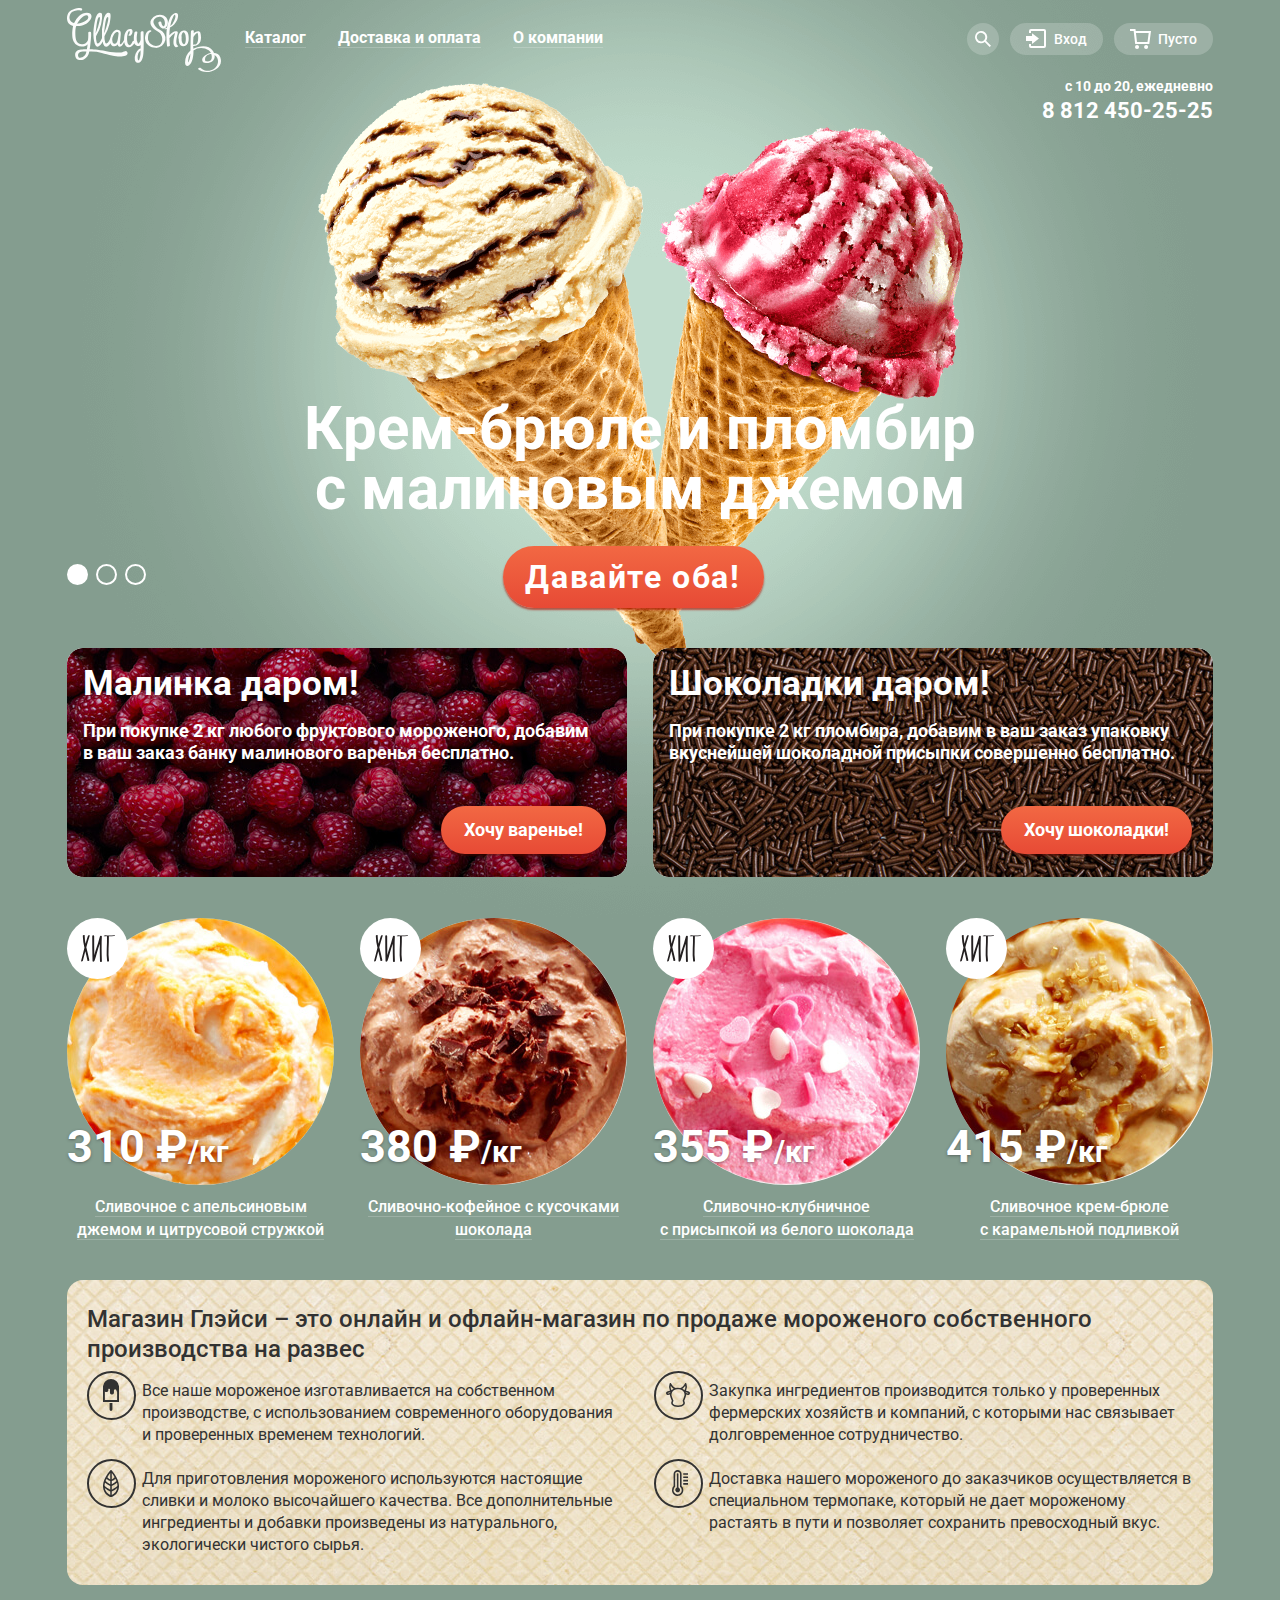
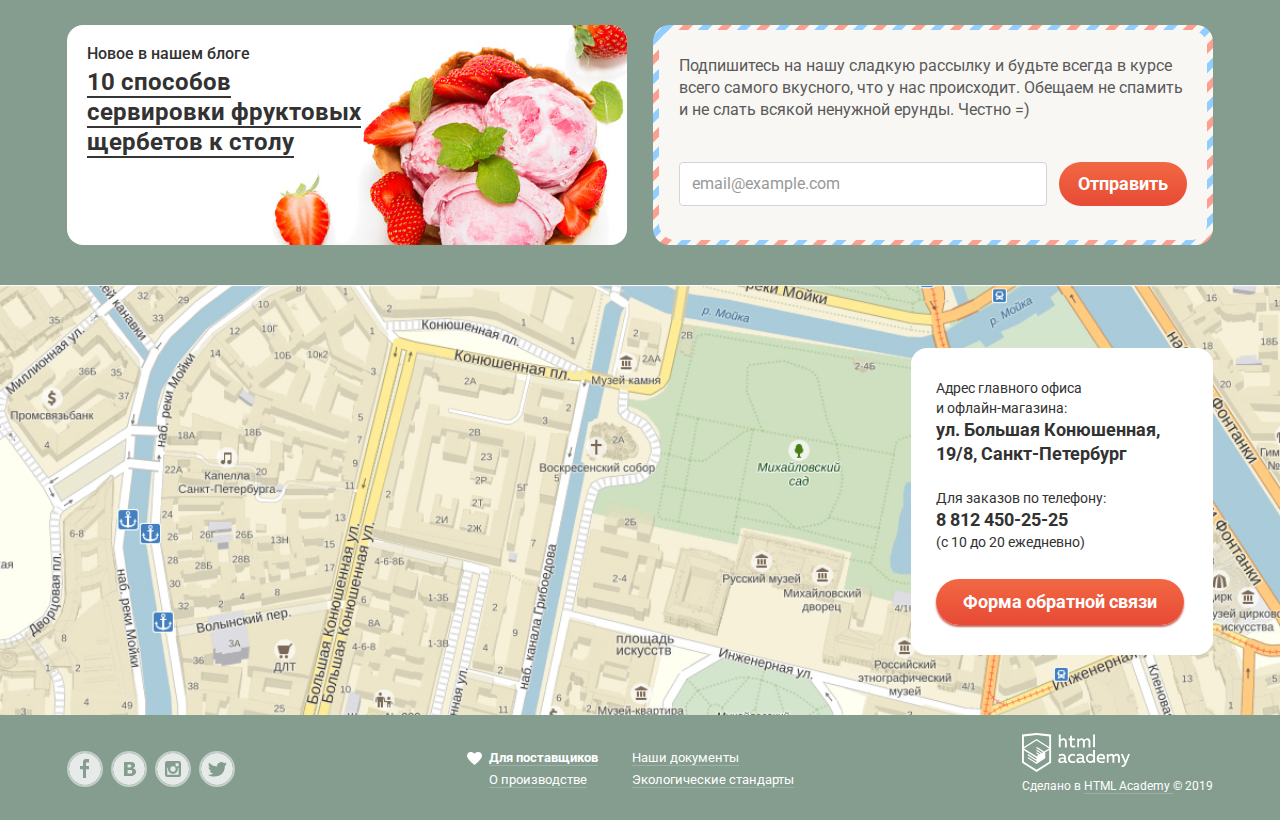
==== commit 4af5c753: "2try" ====
--- a/index.html
+++ b/index.html
@@ -5,9 +5,7 @@
     <title>HTML Academy: Глейси</title>
     <link href="https://fonts.googleapis.com/css2?family=Roboto:wght@400;500;700&display=swap" rel="stylesheet">
     <link rel="stylesheet" href="css/normalize.css">
-    <link rel="stylesheet" href="css/style.css">
-    <script src="https://api-maps.yandex.ru/2.1/?&lang=ru_RU" type="text/javascript"></script>
-    <script src="js/script.js" type="text/javascript"></script>
+    <link rel="stylesheet" href="css/style.min.css">
   </head>
   <body class="page-body">
     <div class="site-wrapper site-wrapper-1">
@@ -47,7 +45,7 @@
             </ul>
             <ul class="tool-list">
               <li class="tool-item search-tool">
-                <a class="tool-button button-search" href="#"><svg focusable="false" aria-hidden="true" class="icon icon-search" width="16" height="16" fill="none" xmlns="http://www.w3.org/2000/svg"><path d="M16 14.665l-4.921-4.932a6.144 6.144 0 00-.994-8.273 6.113 6.113 0 00-8.307.352 6.141 6.141 0 00-.293 8.328 6.11 6.11 0 008.262.937L14.659 16 16 14.665zm-9.918-4.288a4.245 4.245 0 01-3.928-2.63 4.269 4.269 0 01.922-4.643 4.248 4.248 0 014.632-.923 4.253 4.253 0 012.624 3.936 4.274 4.274 0 01-1.247 3.01 4.256 4.256 0 01-3.003 1.25z" fill="#fff"/></svg></a>
+                <a class="tool-button button-search" href="#" aria-label="Показать форму поиска"><svg focusable="false" aria-hidden="true" class="icon icon-search" width="16" height="16" fill="none" xmlns="http://www.w3.org/2000/svg"><path d="M16 14.665l-4.921-4.932a6.144 6.144 0 00-.994-8.273 6.113 6.113 0 00-8.307.352 6.141 6.141 0 00-.293 8.328 6.11 6.11 0 008.262.937L14.659 16 16 14.665zm-9.918-4.288a4.245 4.245 0 01-3.928-2.63 4.269 4.269 0 01.922-4.643 4.248 4.248 0 014.632-.923 4.253 4.253 0 012.624 3.936 4.274 4.274 0 01-1.247 3.01 4.256 4.256 0 01-3.003 1.25z" fill="#fff"/></svg></a>
                 <div class="search-tooltip">
                   <form action="https://echo.htmlacademy.ru/" method="get">
                     <label class="visually-hidden" for="user-search">Поле поиска</label>
@@ -112,9 +110,9 @@
               </div>
             </div>
             <div class="slider-controls">
-              <button class="slider-button active-button" type="button"></button>
-              <button class="slider-button" type="button"></button>
-              <button class="slider-button" type="button"></button>
+              <button class="slider-button first-button active-button" type="button"></button>
+              <button class="slider-button second-button" type="button"></button>
+              <button class="slider-button third-button" type="button"></button>
             </div>
           </section>
           <section class="banners">
@@ -192,6 +190,7 @@
               </h3>
             </div>
             <section class="mailing">
+              <h2 class="visually-hidden">Подиска на новости</h2>
               <div class="mailing-wrapper">
                 <p class="mailing-text">Подпишитесь на нашу сладкую рассылку и будьте всегда в курсе всего самого вкусного, что у нас происходит. Обещаем не спамить и не слать всякой ненужной ерунды. Честно =)</p>
                 <form class="mailing-form" action="https://echo.htmlacademy.ru/">
@@ -221,6 +220,7 @@
       <footer class="main-footer">
         <div class="footer-container">
           <section class="footer-social">
+            <h2 class="visually-hidden">Меню</h2>
             <ul class="social-list">
               <li class="social-item">
                 <a href="#"><span class="visually-hidden">Фейсбук</span><svg focusable="false" aria-hidden="true" class="icon-social" width="32" height="32" fill="none" xmlns="http://www.w3.org/2000/svg"><path d="M16 0a16 16 0 100 32 16 16 0 000-32zm4.06 9.45H17v3.45h3v3.44h-3V25h-3v-8.66h-3V12.9h3V9.45A3.25 3.25 0 0117 6h3v3.45h.06z" fill="#fff"/></svg></a>
@@ -237,6 +237,7 @@
             </ul>
           </section>
           <section class="footer-menu">
+            <h2 class="visually-hidden">Сотрудничество</h2>
             <ul class="menu-list">
               <li class="menu-item">
                 <a class="menu-link white-link providers-link" href="#"><b>Для поставщиков</b></a>
@@ -253,10 +254,10 @@
             </ul>
           </section>
           <div class="footer-copyright">
-            <a href="https://htmlacademy.ru/intensive/htmlcss">
+            <a aria-label="Ссылка на HTML Academy" href="https://htmlacademy.ru/intensive/htmlcss">
               <img src="img/html-academy.svg" width="108" height="39" alt="Логотип HTML Academy">
             </a>
-            <p>Сделано в <a class="white-link" href="https://htmlacademy.ru/intensive/htmlcss"> HTML Academy </a>© 2019</p>
+            <p>Сделано в <a class="white-link" aria-label="Ссылка на HTML Academy" href="https://htmlacademy.ru/intensive/htmlcss"> HTML Academy </a>© 2019</p>
           </div>
         </div>
       </footer>
@@ -275,5 +276,7 @@
     <button class="modal-close-button" type="button" aria-label="Зкрыть"></button>
   </section>
   <div class="feedback-background"></div>
+    <script src="https://api-maps.yandex.ru/2.1/?&lang=ru_RU" type="text/javascript"></script>
+    <script src="js/script.min.js" type="text/javascript"></script>
   </body>
 </html>
--- a/css/style.min.css
+++ b/css/style.min.css
@@ -0,0 +1 @@
+@-webkit-keyframes bounce{0%{transform:translate(-50%,-50%) translateY(-2000px)}70%{transform:translate(-50%,-50%) translateY(30px)}90%{transform:translate(-50%,-50%) translateY(-10px)}to{transform:translate(-50%,-50%) translateY(0)}}@keyframes bounce{0%{transform:translate(-50%,-50%) translateY(-2000px)}70%{transform:translate(-50%,-50%) translateY(30px)}90%{transform:translate(-50%,-50%) translateY(-10px)}to{transform:translate(-50%,-50%) translateY(0)}}@-webkit-keyframes shake{0%,to{transform:translate(-50%,-50%)}10%,30%,50%,70%,90%{transform:translate(-50%,-50%) translateX(-10px)}20%,40%,60%,80%{transform:translate(-50%,-50%) translateX(10px)}}@keyframes shake{0%,to{transform:translate(-50%,-50%)}10%,30%,50%,70%,90%{transform:translate(-50%,-50%) translateX(-10px)}20%,40%,60%,80%{transform:translate(-50%,-50%) translateX(10px)}}:root{--basic-white: #FFFFFF;--basic-black: #323232;--basic-dark-black: #353535;--dull-white: rgba(255, 255, 255, 0.2);--basic-gray: #999999;--basic-dark-gray: #849D8F;--nav-hover: #FBDED7;--nav-push: #F6B5A5;--nav-on-page: #D07058;--catalog-push: #EDEDED;--mailing-white: #F8F7F4;--mailing-gary: #5A5A5A;--basic-button: linear-gradient(180deg, #F26843 0%, #E74A35 100%);--hover-button: linear-gradient(0deg, rgba(255, 255, 255, 0.2), rgba(255, 255, 255, 0.2)), linear-gradient(180deg, #F26843 0%, #E74A35 100%);--push-button: linear-gradient(0deg, rgba(0, 0, 0, 0.07), rgba(0, 0, 0, 0.07)), linear-gradient(180deg, #F26843 0%, #E74A35 100%);--push-button-shadow: inset 0px 2px 2px #942718;--hover-slider: rgba(255, 255, 255, 0.4);--basic-shadow: inset 0px 2px 1px #696969;--shadow-slide-button: 0px 2px 2px rgba(172, 16, 0, 0.64);--shadow-hover-slide-button: 0px 2px 2px #AC1000;--basic-berry: #ef3038;--basic-choco: #d2691e;--shadow-banner-button: 0px 2px 2px rgba(85, 8, 0, 0.54);--shadow-hover-banner-button:  0px 1px 2px #AC1000;--shadow-item-price: 0px 1px 3px rgba(49, 50, 53, 0.5);--shadow-product-item: 0px 20px 20px rgba(0, 0, 0, 0.2);--advantage: #f5f5dc;--white-link-hover: #FFBC9E;--white-link-hover-border: rgba(255, 188, 158, 0.3);--border-icon: rgba(255, 255, 255, 0.5);--border-icon-active: rgba(255, 255, 255, 0.7);--border-mailing: rgba(178, 178, 178, 0.52);--background-blue: #8996A6;--background-brown: #9D8B84;--submenu-shadow: 0px 20px 20px rgba(0, 0, 0, 0.4);--submenu-border: rgba(50, 50, 50, 0.2);--input-border: #D3D3D2;--input-border-focus: rgba(46, 136, 228, 0.52);--price-gray: #ABABAB;--cart-border: #CACAC7;--range-scale: rgba(248, 247, 244, 0.5);--input-radio: rgba(255, 255, 255, 0.8);--feedback-background: rgba(0, 0, 0, .3)}body{min-width:1200px;margin:0;padding:0;font-family:"Roboto",Arial,sans-serif;font-style:normal;font-weight:400;font-size:16px;line-height:22px;color:var(--basic-white)}.site-wrapper{min-width:1200px;background-repeat:no-repeat;background-position:top center;transition:background-image .5s ease,background-color .5s ease}.site-wrapper-1{background-color:var(--basic-dark-gray);background-image:url(../img/bg-1.png)}.site-wrapper-2{background-color:var(--background-blue);background-image:url(../img/bg-2.png)}.site-wrapper-3{background-color:var(--background-brown);background-image:url(../img/bg-3.png)}.site-wrapper-catalog{background-image:url(../img/catalog-blur.png);background-color:var(--basic-dark-gray);background-size:100% 656px}.page{height:100%}.page-body{min-height:100%;display:grid;grid-template-rows:-webkit-min-content 1fr -webkit-min-content;grid-template-rows:min-content 1fr min-content}.header-container{display:flex;flex-wrap:wrap}.container,.header-container{width:1146px;margin:0 auto;padding:0 27px}a{text-decoration:none}img{max-width:100%;height:auto}.white-link{color:var(--basic-white);border-bottom:1px solid var(--dull-white)}.support-link:active,.support-link:hover,.white-link:active,.white-link:hover{color:var(--white-link-hover);border-bottom:1px solid var(--white-link-hover-border)}.main-nav{display:flex;width:86%}.logo{padding-top:8px}.nav-item{list-style:none;line-height:18px;font-weight:700;margin-right:32px;position:relative}.nav-list{display:flex;flex-wrap:wrap;margin:0 0 0 24px;padding:21px 0 0}.catalog-link-current{background-color:var(--nav-on-page);padding:6px 14px;margin-right:-14px;margin-left:-14px;border-radius:26px;border-color:transparent}.submenu-list{list-style:none;position:absolute;top:36px;left:-19px;opacity:0;pointer-events:none;background-color:var(--basic-white);box-shadow:var(--submenu-shadow);border-radius:4px;min-width:143px;z-index:10;padding:1px 0}.button-login:focus+.login-tooltip,.button-search:focus+.search-tooltip,.cart-tool:hover .cart-tooltip,.cart-tooltip:hover,.cart-with-item:focus .cart-tooltip,.login-tool:hover .login-tooltip,.login-tooltip:hover,.nav-catalog-link:focus+.submenu-list,.nav-catalog:hover .submenu-list,.search-tool:hover .search-tooltip,.search-tooltip:hover,.submenu-list:hover{opacity:1;pointer-events:auto}.cart-tooltip:focus-within,.login-tooltip:focus-within,.search-tooltip:focus-within,.submenu-list:focus-within{opacity:1;pointer-events:auto}.submenu-link{display:block;font-weight:400;font-size:14px;line-height:16px;color:var(--basic-black);padding:9px 20px}.submenu-link:not(.submenu-link-current):hover{background-color:var(--nav-hover)}.submenu-item .submenu-link:active{background-color:var(--nav-push)}.submenu-link-current{background-color:var(--nav-on-page)}.submenu-new-link{padding:13px 20px 15px 21px}.submenu-list li:first-child{position:relative}.submenu-list li:first-child::before{content:"";position:absolute;right:8px;bottom:0;left:8px;height:1px;background-color:var(--submenu-border)}.nav-button{display:inline-block;padding-top:8px;vertical-align:top;color:var(--basic-white);border-bottom:1px solid var(--dull-white)}.nav-button:not(.catalog-link-current):hover{padding:6px 14px;margin-right:-14px;margin-left:-14px;background:var(--basic-white);border-radius:26px;color:var(--basic-black);border-color:transparent}.nav-button:active{background:var(--catalog-push);box-shadow:var(--basic-shadow);border-color:transparent}.tool-list{display:flex;justify-content:flex-end;margin:0 -6px 0 auto;padding:23px 0 0}.tool-item{position:relative;list-style:none;font-weight:500;font-size:14px;line-height:16px}.tool-button{display:flex;justify-content:center;align-items:center;margin:0 0 10px 11px}.button-search{width:32px;height:32px;background:var(--dull-white);border-radius:50%}.button-cart,.button-login{color:var(--basic-white);padding:8px 16px 8px 44px;background:var(--dull-white);border-radius:20px}.cart-with-item{color:var(--basic-black);background-color:var(--basic-white);margin-left:10px}.cart-tooltip{display:flex;flex-direction:column;position:absolute;padding:20px;background-color:var(--mailing-white);box-shadow:var(--submenu-shadow);border-radius:4px;width:539px;right:0;top:36px;box-sizing:border-box;font-weight:400;font-size:13px;line-height:16px;color:var(--basic-black);z-index:100;opacity:0;pointer-events:none}.cart-product-wrapper{display:flex;margin-bottom:17px}.button-delete-product{position:relative;background-color:transparent;cursor:pointer;border:0;height:15px;width:15px;padding:0;margin-top:9px}.button-delete-product::before{content:"";position:absolute;height:11px;width:11px;left:0;top:0;background-image:url(../img/delete-button.svg);background-repeat:no-repeat;background-size:11px 11px;background-position:0 0}.cart-tooltip img{width:33px;height:33px;border-radius:50%}.cart-product-wrapper a{margin-left:9px}.cart-product-title{padding:9px 2px;margin:0 0 0 11px;width:216px}.cart-product-proportion{padding:9px 2px;margin:0 0 0 29px}.cart-product-proportion span{color:var(--price-gray)}.cart-product-price{padding:9px 2px;margin:0 0 0 24px}.cart-product-wrapper:last-of-type{border-bottom:1px solid var(--cart-border);margin-bottom:14px;padding-bottom:5px}.order-button,.total-price{font-weight:700;line-height:16px;align-self:flex-end}.total-price{font-size:15px;margin:0 0 17px;padding:0}.order-button{padding:13px 15px;border-radius:26px;background:var(--basic-button);box-shadow:var(--shadow-slide-button);font-size:18px}.icon-cart,.icon-login{position:absolute;left:27px;top:6px}.tool-button:not(.cart-with-item):focus,.tool-button:not(.cart-with-item):hover{background:var(--basic-white);color:var(--basic-black)}.tool-button:not(.cart-with-item):focus path,.tool-button:not(.cart-with-item):hover path{fill:var(--basic-black)}.input,.search-tooltip{border-radius:4px;box-sizing:border-box}.search-tooltip{position:absolute;padding:20px 15px;background-color:var(--mailing-white);box-shadow:var(--submenu-shadow);width:341px;right:0;top:36px;opacity:0;pointer-events:none}.input{width:100%;font-family:inherit;border:1px solid var(--input-border);background-color:var(--basic-white);color:var(--basic-black);font-size:14px;line-height:16px;font-weight:700}.input::-webkit-input-placeholder{font-weight:400;color:var(--basic-gray)}.input::-moz-placeholder{font-weight:400;color:var(--basic-gray)}.input::placeholder{font-weight:400;color:var(--basic-gray)}.input:focus{outline:0}.input-search{padding:13px 15px}.input-search:hover{padding:12px 14px;border:2px solid var(--border-mailing)}.input-search:focus{padding:12px 14px;border:2px solid var(--input-border-focus);color:var(--basic-black)}.login-tooltip{position:absolute;padding:20px;background-color:var(--mailing-white);box-shadow:var(--submenu-shadow);box-sizing:border-box;border-radius:4px;right:0;top:36px;width:277px;z-index:10;opacity:0;pointer-events:none}.input-login{padding:10px}.input-login:hover{padding:9px;border:2px solid var(--border-mailing)}.input-login:focus{padding:9px;border:2px solid var(--input-border-focus);font-weight:700;color:var(--basic-black)}.login-block{margin:0 0 20px}.login-button-wrapper{display:flex;justify-content:space-between;flex-wrap:wrap}.info p,.login-button{font-weight:700;line-height:16px}.login-button{width:103px;height:44px;padding:10px 25px;background:var(--push-button);box-shadow:var(--shadow-slide-button);border-radius:26px;border:0;font-size:18px}.support-list{padding:0;margin:5px 0 0}.support-item{list-style:none;margin-bottom:9px}.support-link{font-weight:400;font-size:13px;line-height:15px;color:var(--basic-black);border-bottom:1px solid var(--basic-black)}.info{margin-left:auto;display:block;text-align:right}.info p{font-size:14px;margin:0 0 5px 4px}.info-phone-number{font-weight:700;font-size:22px;line-height:24px;color:var(--basic-white)}.visually-hidden{position:absolute;width:1px;height:1px;margin:-1px;border:0;padding:0;white-space:nowrap;-webkit-clip-path:inset(100%);clip-path:inset(100%);clip:rect(0 0 0 0);overflow:hidden}.slider{position:relative;padding-top:275px;margin-bottom:40px;text-align:center}.slide-title{width:672px;margin:0 auto 27px;font-weight:700;font-size:60px;line-height:60px;text-align:center}.slider-item{display:none}.product-item:hover .item-button,.slider-item.active{display:block}.button{font-family:inherit;color:var(--basic-white)}.button:hover{box-shadow:var(--shadow-hover-slide-button);background:var(--hover-button)}.button:active{box-shadow:var(--push-button-shadow);background:var(--push-button)}.slide-button{display:inline-block;width:261px;text-align:center;vertical-align:top;margin-right:14px;padding:9px 0;font-weight:700;font-size:32px;line-height:44px;background:var(--basic-button);border-radius:70px;box-shadow:var(--shadow-slide-button);letter-spacing:.05em}.slider-button{cursor:pointer;padding:8.5px;border-radius:50%;background:0 0;border:2px solid var(--basic-white);margin-right:8px}.slider-button:hover{background:var(--hover-slider)}.active-button,.active-button:hover{background:var(--basic-white);cursor:default}.slider-controls{position:absolute;bottom:23px;display:flex;flex-wrap:wrap;width:145px}.banners{display:grid;grid-template-columns:1fr 1fr;-moz-column-gap:26px;column-gap:26px;margin-bottom:35px}.banner{display:flex;flex-direction:column;width:560px;box-sizing:border-box;padding:15px 21px 20px 16px;min-height:229px;border-radius:16px;align-items:flex-start;background-position:center;background-size:cover;background-repeat:no-repeat;font-weight:700}.banner-berry{background-image:url(../img/raspberry.jpg);background-color:var(--basic-berry)}.banner-choco{background-image:url(../img/chocolate.jpg);background-color:var(--basic-choco)}.banner-title{margin:0 0 16px;font-size:35px;line-height:41px}.banner-text{margin:0 0 42px;font-size:18px;line-height:22px;width:514px}.banner-button{padding:12px 23px;background:var(--basic-button);border-radius:70px;box-shadow:var(--shadow-banner-button);align-self:flex-end;font-weight:700;font-size:18px;line-height:24px}.products-list{display:grid;grid-template-columns:1fr 1fr 1fr 1fr;margin:0 -13px;padding:0}.product-item{position:relative;width:293px;box-sizing:border-box;list-style:none;padding-bottom:16px}.product-item h3{padding:0 18px;margin:26px 0 15px;text-align:center}.product-item img{display:block;border-radius:50%;padding:6px 13px}.advantage-item::before,.product-hit::before{content:"";position:absolute;background-repeat:no-repeat;background-position:0 0}.product-hit::before{width:61px;height:61px;top:6px;left:13px;background-image:url(../img/hit.svg);background-size:61px 61px}.product-link{font-weight:500;font-size:16px;line-height:22px}.item-price,.item-price-small{font-weight:700;text-shadow:var(--shadow-item-price)}.item-price{display:block;font-size:45px;line-height:45px;margin:-67px 0 22px 13px;padding:0}.item-price-small{font-size:30px;line-height:35px}.product-item:hover{z-index:10;margin-bottom:-48px;border-radius:4px;background:var(--dull-white);box-shadow:var(--shadow-product-item)}.item-button{display:none;font-weight:700;font-size:18px;line-height:24px;width:200px;padding:12px 16px;margin:0 auto;border-radius:50px;text-align:center;background:var(--basic-button);box-shadow:var(--shadow-hover-banner-button)}.advantage-item{display:flex;position:relative;width:537px;list-style:none;font-weight:400;font-size:16px;line-height:22px;color:var(--basic-black);box-sizing:border-box;padding-top:9px;padding-left:55px;margin-bottom:13px}.advantages{background-image:url(../img/advantage.jpg);background-position:center;background-color:var(--advantage);border-radius:16px;padding:24px 22px 16px 20px;margin:8px 0 40px}.advantage-list{display:flex;flex-wrap:wrap;justify-content:space-between;padding:0;margin:0}.advantage-title{font-weight:500;font-size:24px;line-height:30px;margin:0 0 7px;color:var(--basic-black)}.advantage-text{margin:0}.advantage-item::before{width:49px;height:49px;top:0;left:0;background-size:49px 49px}.ice-cream-item::before{background-image:url(../img/ice-cream.svg)}.cow-item::before{background-image:url(../img/cow.svg)}.leaf-item::before{background-image:url(../img/leaf.svg)}.temperature-item::before{background-image:url(../img/temperature.svg)}.post-mail-container{display:grid;grid-template-columns:1fr 1fr;-moz-column-gap:26px;column-gap:26px;margin-bottom:40px}.new-poster{background-image:url(../img/news.jpg);background-position:center;background-color:var(--basic-white);background-size:cover;border-radius:16px;width:560px;min-height:220px;padding:18px 20px;box-sizing:border-box}.news-advert,.news-link{font-weight:500;font-size:16px;line-height:22px;color:var(--basic-black);margin:0}.news-link{font-weight:700;font-size:24px;line-height:30px;border-bottom:2px solid var(--basic-dark-black)}.new-poster h3{width:287px;margin:2px 0 0}.news-link:active,.news-link:hover{color:var(--white-link-hover);border-bottom:2px solid var(--white-link-hover-border)}.mailing{background-image:url(../img/mailing.png);background-repeat:no-repeat;border-radius:16px;background-size:cover}.mailing-wrapper{background:var(--mailing-white);margin:5px 6px;border-radius:16px;min-height:210px;padding:25px 20px;box-sizing:border-box}.mailing-text{font-weight:400;font-size:16px;line-height:22px;color:var(--mailing-gary);margin:0 0 41px}.mailing-form{display:flex;justify-content:space-between;align-items:flex-end}.mailing-input{width:368px;font-size:16px;line-height:24px;padding:9px 8px 9px 12px}.mailing-input:hover{padding:8px 7px 8px 11px;border:2px solid var(--border-mailing)}.mailing-input:focus{font-family:inherit;padding:8px 7px 8px 11px;border:2px solid var(--input-border-focus);font-weight:700;color:var(--basic-black)}.address b,.mailing-button,.modal-feedback h2{font-weight:700;font-size:18px;line-height:24px}.mailing-button{padding:10px 19px;border-radius:70px;border:0;background:var(--basic-button);margin-left:10px}.map,.map-wrapper{width:100%;height:430px}.map{position:absolute;margin:0;background-image:url(../img/map.jpg);background-repeat:no-repeat;background-size:cover;z-index:1}.map-wrapper{position:relative;margin:0 auto}.address-container{position:relative;width:1200px;min-height:430px;margin:0 auto}.address{position:absolute;font-weight:400;font-size:14px;line-height:20px;color:var(--basic-black);background:var(--basic-white);top:63px;right:27px;width:302px;min-height:306px;border-radius:16px;padding:30px 25px;box-sizing:border-box;z-index:2}.address-title{width:150px}.address b,.modal-feedback h2{color:var(--basic-black)}.address-text,.footer-copyright p{margin:0}.call{margin-top:22px}.btn-open-form{display:inline-block;vertical-align:top;font-weight:700;font-size:18px;line-height:24px;padding:11px 27px;border-radius:70px;margin-top:27px;background:var(--basic-button);box-shadow:var(--shadow-slide-button)}.feedback-background{display:none;position:fixed;top:0;right:0;left:0;bottom:0;background-color:var(--feedback-background);z-index:10}.feedback-background-show{display:block}.modal-feedback{display:none;position:fixed;top:50%;left:50%;transform:translate(-50%,-50%);width:477px;box-sizing:border-box;padding:18px 25px;background:var(--mailing-white);border-radius:6px;z-index:50}.modal-feedback-show{display:block;-webkit-animation:bounce .6s;animation:bounce .6s}.modal-feedback h2{margin:0 0 26px;font-weight:500;font-size:24px;line-height:28px}.feedback-form{display:flex;flex-direction:column}.input-email-feedback,.input-name-feedback{padding:13px;width:267px;box-sizing:border-box;margin-bottom:20px;font-size:16px;line-height:20px}.input-email-feedback:hover,.input-name-feedback:hover{padding:12px;border:2px solid var(--border-mailing)}.input-email-feedback:focus,.input-name-feedback:focus{padding:12px;border:2px solid var(--input-border-focus);font-weight:700;color:var(--basic-black)}.comment{width:428px;height:154px;border:1px solid var(--input-border);box-sizing:border-box;border-radius:4px;resize:vertical;padding:12px;margin-bottom:25px;font-weight:700;font-size:16px;line-height:20px}.comment:hover{padding:11px;border:2px solid var(--border-mailing)}.comment:focus{padding:11px;border:2px solid var(--input-border-focus);color:var(--basic-black);outline:0}.comment::-webkit-input-placeholder{font-weight:400}.comment::-moz-placeholder{font-weight:400}.comment::placeholder{font-weight:400}.feedback-button{padding:10px 25px;background:var(--basic-button);border-radius:70px;box-shadow:var(--shadow-slide-button);border:0;font-weight:700;font-size:18px;line-height:24px;align-self:flex-end}.modal-close-button{position:absolute;width:20px;height:20px;top:10px;right:20px;background-color:transparent;border:0;cursor:pointer}.modal-close-button::after,.modal-close-button::before{content:"";position:absolute;width:18px;height:2px;background-color:var(--basic-black)}.modal-close-button::before{transform:rotate(45deg)}.modal-close-button::after{transform:rotate(-45deg)}.menu-item b{font-weight:700}.menu-link{font-weight:400;font-size:13px;line-height:18px;position:relative}.arrow-left-link::before,.arrow-right-link::before,.providers-link::before{content:"";position:absolute;background-image:url(../img/heart.svg);background-position:0 0;background-repeat:no-repeat;background-size:15px 13px;width:15px;height:13px;top:2px;left:-22px}.on-page{border-radius:26px;color:var(--basic-white);background:var(--nav-on-page)}.pagination-list{display:flex;align-items:center;justify-content:flex-end;flex-wrap:wrap;list-style:none;padding:0;margin:45px -6px 28px}.pagination-list li{margin-left:4px}.pagination-link-active:active,.pagination-link-active:hover,.pagination-list .pagination-link-active{color:var(--basic-black);background-color:var(--basic-white)}.pagination-list a{position:relative;display:block;font-weight:500;font-size:16px;line-height:26px;color:var(--basic-white);width:26px;height:26px;border-radius:50%;text-align:center}.pagination-item a:hover{background:var(--dull-white)}.pagination-item a:active{background:var(--basic-white);color:var(--basic-black)}.arrow-left-link::before,.arrow-right-link::before{width:7px;height:12px;background-image:url(../img/left-arrow.svg);background-size:7px 12px;top:7px;left:7.5px}.arrow-right-link::before{background-image:url(../img/right-arrow.svg);left:12.5px}.disable{opacity:.2}.breadcrumbs{display:flex;padding:0;margin:-25px 0 0;list-style:none;font-weight:400;font-size:14px;line-height:16px}.breadcrumbs li{margin-right:22px;position:relative}.breadcrumbs a::after{content:"»";position:absolute;color:var(--basic-white);left:60px}.catalog-title{font-weight:700;font-size:35px;line-height:41px;padding:0;margin:2px 0 29px}.filter{margin-bottom:21px}.filter-form{display:flex;flex-wrap:wrap;width:889px;font-weight:500;font-size:16px;line-height:18px}.filter-form fieldset{border:0;margin:0 15px 14px 0;padding:0}.filter-form legend{font-weight:500;font-size:14px;line-height:16px;margin-left:16px;margin-bottom:6px}.filter-form label,.sort-select{cursor:pointer}.sort-select{position:relative;width:196px;box-sizing:border-box;padding:9px 16px;background-color:var(--dull-white);border-radius:20px;color:var(--basic-white);border:0;-webkit-appearance:none;-moz-appearance:none;appearance:none;z-index:2}.sort-select-container:hover .sort-select,.sort-select:focus{color:var(--basic-black)}.sort-select-container:hover::after,.sort-select:focus+.sort-select-container:after{border-top-color:var(--basic-black)}.sort-select-container{position:relative}.sort-select-container::after{content:"";position:absolute;top:14px;right:16px;width:0;height:0;border-left:5px solid transparent;border-right:5px solid transparent;border-top:10px solid var(--basic-white);z-index:1}.range-filter{width:218px}.range-controls{position:relative;height:36px;border-radius:20px;background:var(--dull-white);padding:16px 21px 0;box-sizing:border-box}.range-controls .scale{height:2px;background:var(--range-scale)}.range-controls .bar{width:55%;height:2px;background:var(--mailing-white);margin-left:25px}.range-controls .toggle{position:absolute;width:4px;height:4px;top:7px;left:0;padding:0;border:8px solid var(--basic-white);background-color:var(--price-gray);border-radius:50%;cursor:pointer}.range-controls .toggle:hover{transform:scale(1.1)}.range-controls .toggle-min{left:34px}.range-controls .toggle-max{left:132px}.max-price,.min-price{font-weight:500;font-size:14px;line-height:16px}.min-price{margin-left:-5px}.max-price{margin-left:-2px}.input-max-price,.input-min-price{width:28px;background:0 0;text-align:center;border:0;color:var(--basic-white);padding:0;font-weight:500;font-size:14px;line-height:16px}.fatness-list{display:flex;list-style:none;flex-wrap:wrap;margin:0;background-color:var(--dull-white);padding:9px 14px;border-radius:20px;width:425px;box-sizing:border-box}.filter-item{position:relative;padding-left:33px;margin-right:19px}.filter-item:last-child{margin-right:0}.filter-input-radio+label::before{content:"";position:absolute;width:16px;height:16px;top:-3px;left:0;border:3px solid var(--input-radio);border-radius:50%;opacity:.8;cursor:pointer}.filter-input-radio:checked+label::after{content:"";position:absolute;width:8px;height:8px;left:7px;top:4px;background-color:var(--input-radio);border-radius:50%;opacity:.8;cursor:pointer}.fillers-list{display:flex;list-style:none;flex-wrap:wrap;margin:0;background-color:var(--dull-white);padding:9px 0 9px 14px;border-radius:20px;width:711px;box-sizing:border-box}.filter-checkbox{margin-right:22px}.filter-input-checkbox+label::before{content:"";position:absolute;width:16px;height:16px;top:-1px;left:0;border:2px solid var(--input-radio);border-radius:3px;opacity:.8;cursor:pointer}.filter-input-checkbox:checked+label::before{visibility:hidden}.filter-input-checkbox:checked+label::after{content:"";position:absolute;height:20px;width:24px;top:-1px;left:0;background-image:url(../img/checkbox-on.svg);background-repeat:no-repeat;background-position:0 0;background-size:24px 20px;opacity:.8;cursor:pointer}.filter-input-checkbox+label:hover::after,.filter-input-checkbox+label:hover::before,.filter-input-checkbox:focus+label,.filter-input-checkbox:focus+label::after,.filter-input-checkbox:focus+label::before,.filter-input-radio+label:hover::after,.filter-input-radio+label:hover::before,.filter-input-radio:focus+label,.filter-input-radio:focus+label::after,.filter-input-radio:focus+label::before{border-color:var(--basic-white);opacity:1}.filter-input-checkbox:disabled+label::before,.filter-input-radio:disabled+label::before{border-color:var(--hover-slider);cursor:default}.filter-input-radio:disabled+label::after{background-color:var(--hover-slider);cursor:default}.filter-input-checkbox:disabled+label::after{opacity:.4;cursor:default}.filter-button{color:var(--basic-white);border:2px solid var(--basic-white);padding:7px 27px;border-radius:20px;background:var(--dull-white);cursor:pointer;margin-top:10px;align-self:center}.filter-button:active,.filter-button:hover{color:var(--basic-black);background:var(--basic-white)}.filter-button:active{border:0;padding:9px 31px;box-shadow:var(--basic-shadow)}.footer-container{display:flex;justify-content:space-between;width:1146px;margin:0 auto;padding:18px 27px 25px}.catalog-footer{border-top:1px solid var(--dull-white)}.footer-social{align-self:center}.social-list{display:flex;flex-wrap:wrap;max-width:288px;padding:15px 0 0;margin:0}.social-item{list-style:none;margin-right:8px}.icon-social{fill-opacity:.8;border-radius:50%;border:2px solid var(--border-icon)}.icon-social:hover{fill-opacity:1}.icon-social:active{fill-opacity:1;border-color:var(--border-icon-active)}.footer-menu{display:flex;align-self:center;margin-left:62px}.menu-list{display:flex;flex-wrap:wrap;width:350px;margin:0;padding:13px 0 0}.menu-item{list-style:none;position:relative;font-size:13px;line-height:18px}.menu-list li:nth-child(odd){width:143px;margin-bottom:4px}.menu-list li:nth-child(even){width:170px}.footer-copyright{display:flex;flex-direction:column;font-weight:400;font-size:12px;line-height:18px}.modal-error{-webkit-animation:shake .6s;animation:shake .6s}
